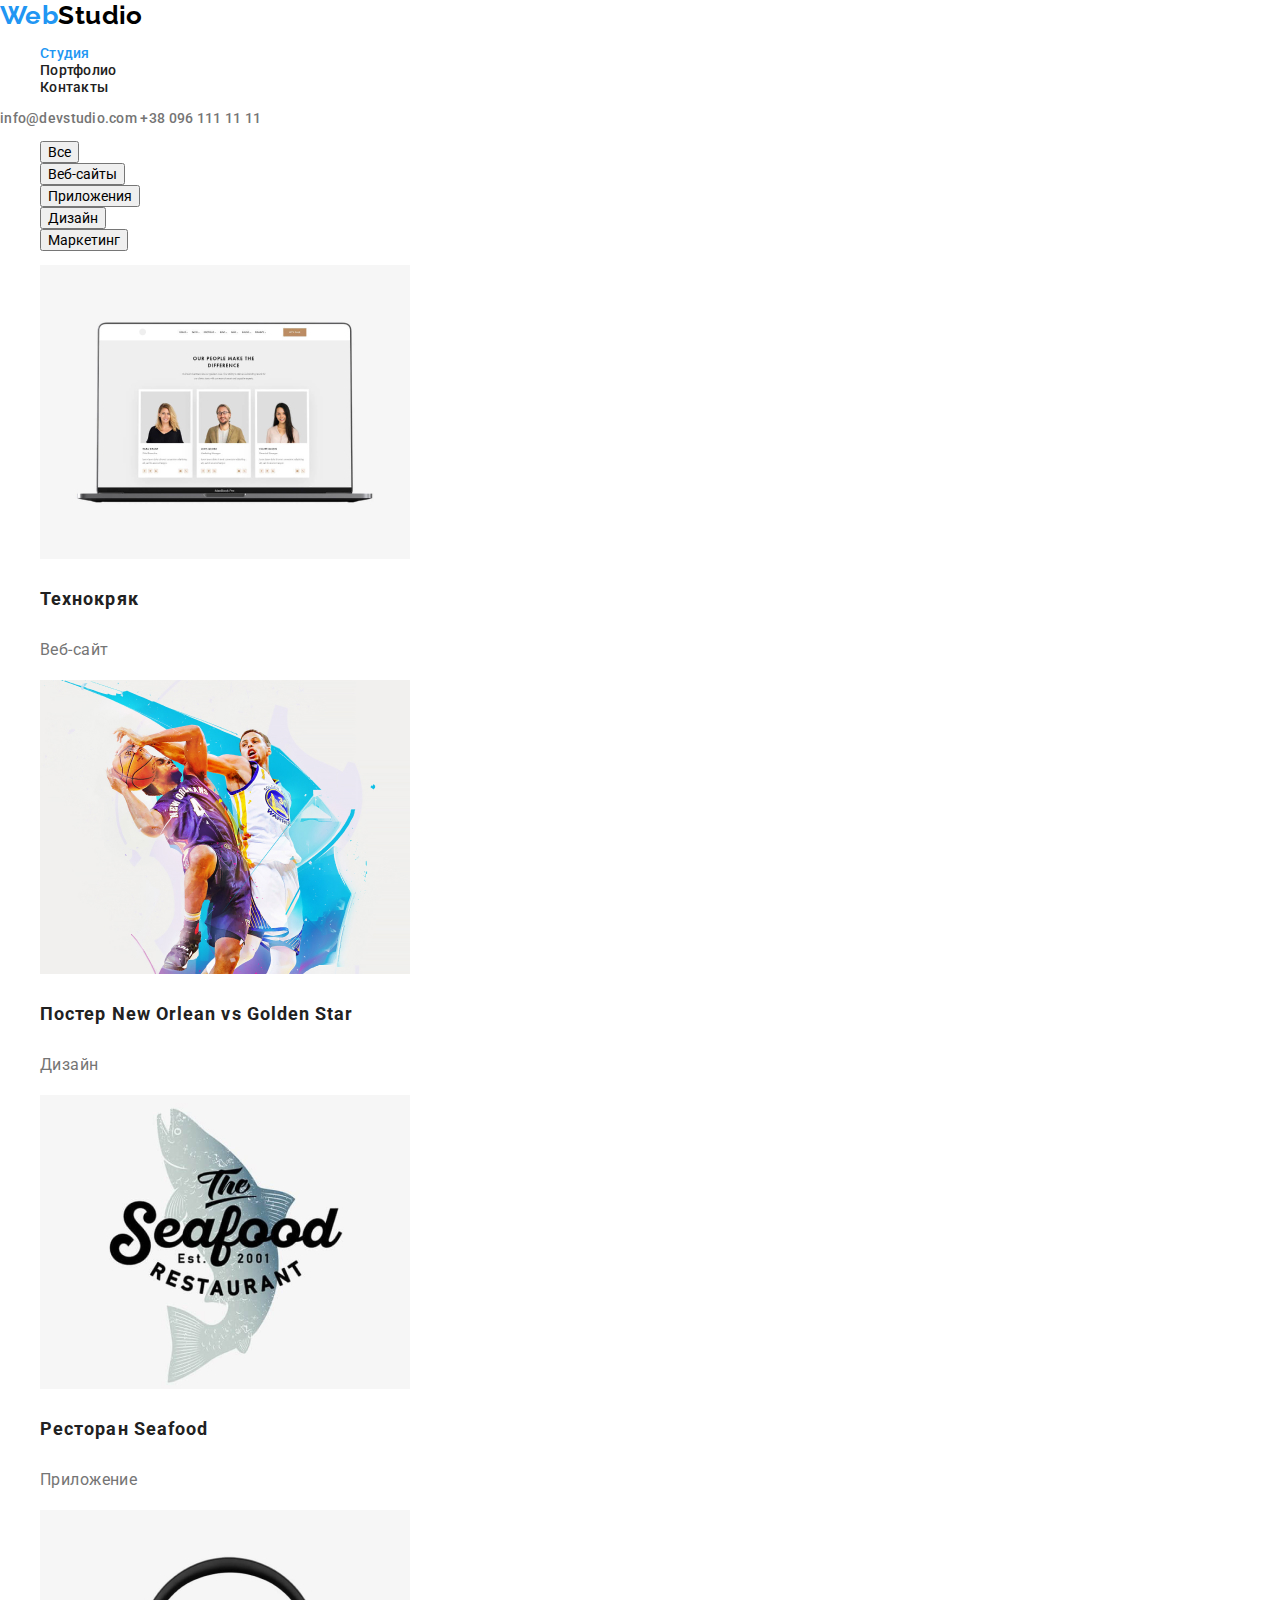
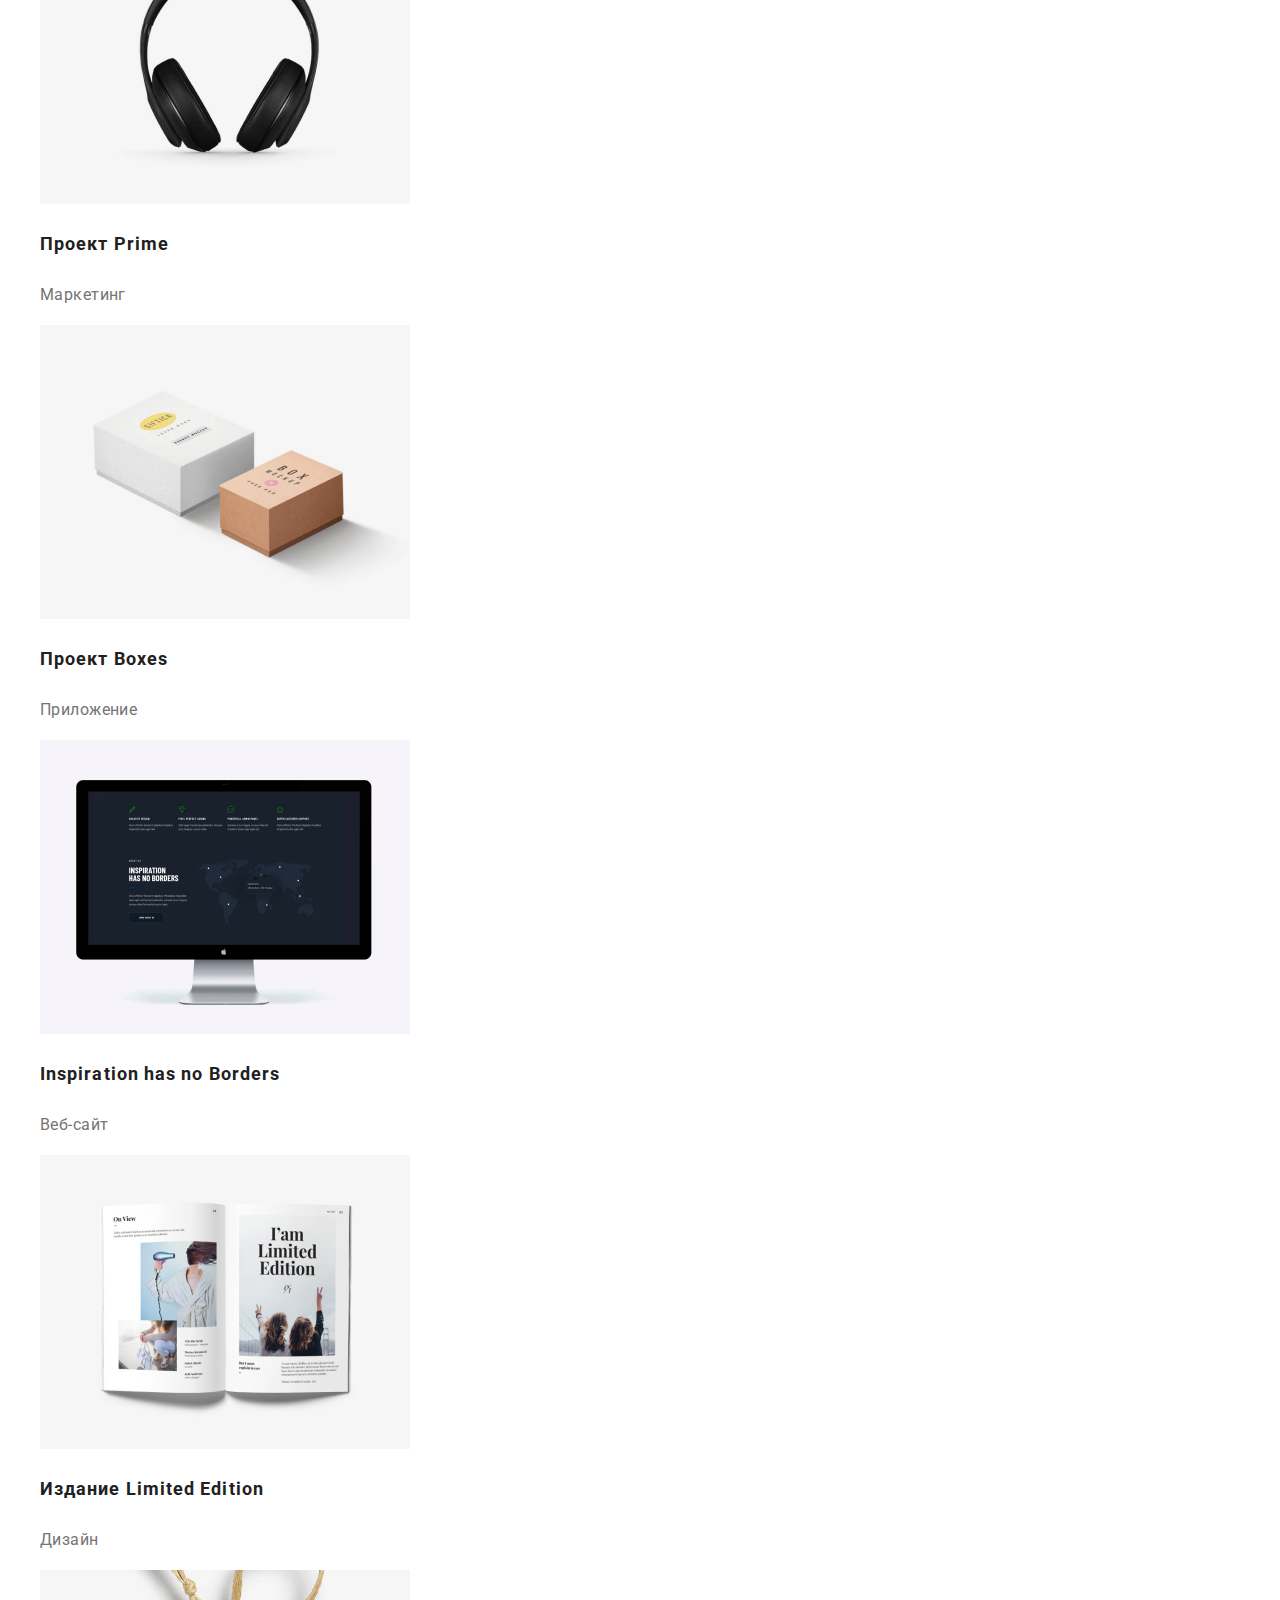
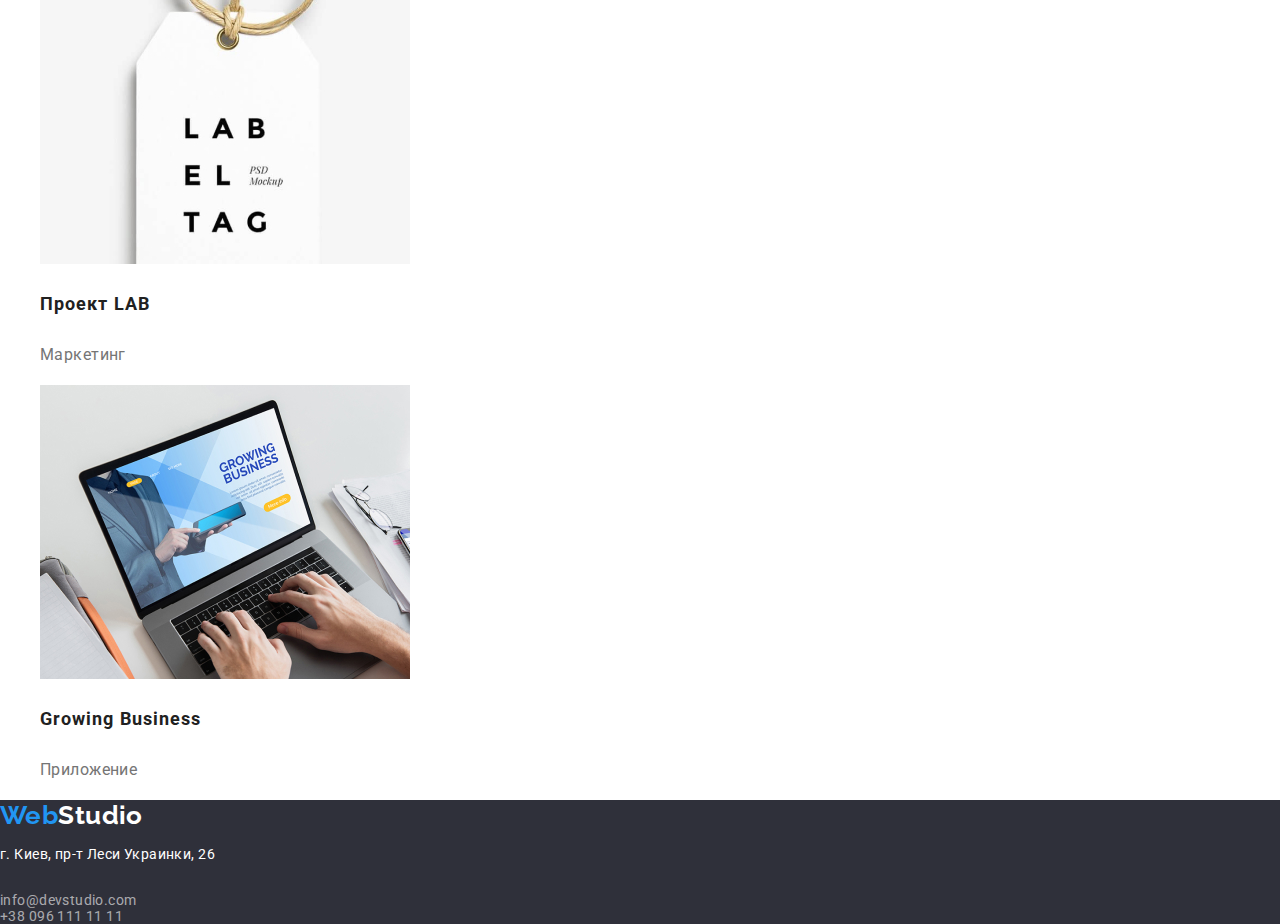
==== portfolio.html @ 8b305032 "adding normalize css" ====
<!DOCTYPE html>
<html lang="ru">
  <head>
    <meta charset="UTF-8" />
    <meta name="viewport" content="width=device-width, initial-scale=1.0" />
    <title>Portfolio</title>
    <link
      href="https://fonts.googleapis.com/css2?family=Raleway:wght@400;700&family=Roboto:wght@400;500;700;900&display=swap"
      rel="stylesheet"
    />
    <link
      rel="stylesheet"
      href="https://cdnjs.cloudflare.com/ajax/libs/modern-normalize/1.0.0/modern-normalize.min.css"
    />
    <link rel="stylesheet" href="./css/style.css" />
  </head>
  <body>
    <header>
      <nav>
        <a href="./index.html" class="logo"
          >Web<span class="logostudio">Studio</span></a
        >
        <ul class="site-nav list">
          <li><a href="./index.html" class="link current">Студия</a></li>
          <li><a href="./portfolio.html" class="link">Портфолио</a></li>
          <li><a href="" class="link">Контакты</a></li>
        </ul>
      </nav>
      <address class="header-address">
        <a href="mailto:info@devstudio.com" class="link">info@devstudio.com</a>
        <a href="tel:+380961111111" class="link">+38 096 111 11 11</a>
      </address>
    </header>
    <main>
      <section>
        <nav>
          <ul>
            <li>
              <button type="button">Все</button>
            </li>
            <li>
              <button type="button">Веб-сайты</button>
            </li>
            <li>
              <button type="button">Приложения</button>
            </li>
            <li>
              <button type="button">Дизайн</button>
            </li>
            <li>
              <button type="button">Маркетинг</button>
            </li>
          </ul>
        </nav>
        <ul>
          <li>
            <a href="" class="project-link">
              <img
                src="./images/technokryak.jpg"
                alt="страница вебсайта технокряк"
                width="370"
              />
              <h3 class="project-title">Технокряк</h3>
              <p class="project-type">Веб-сайт</p>
            </a>
          </li>
          <li>
            <a href="" class="project-link">
              <img
                src="./images/posterneworlean.jpg"
                alt="Постер Баскетбол"
                width="370"
              />
              <h3 class="project-title">Постер New Orlean vs Golden Star</h3>
              <p class="project-type">Дизайн</p>
            </a>
          </li>
          <li>
            <a href="" class="project-link">
              <img
                src="./images/restaurantseafood.jpg"
                alt="Лого ресторана Сифуд"
                width="370"
              />
              <h3 class="project-title">Ресторан Seafood</h3>
              <p class="project-type">Приложение</p>
            </a>
          </li>
          <li>
            <a href="" class="project-link">
              <img src="./images/projectprime.jpg" alt="Наушники" width="370" />
              <h3 class="project-title">Проект Prime</h3>
              <p class="project-type">Маркетинг</p>
            </a>
          </li>
          <li>
            <a href="" class="project-link">
              <img
                src="./images/projectboxes.jpg"
                alt="Две коробки"
                width="370"
              />
              <h3 class="project-title">Проект Boxes</h3>
              <p class="project-type">Приложение</p>
            </a>
          </li>
          <li>
            <a href="" class="project-link">
              <img
                src="./images/inspiration.jpg"
                alt="Страница веб-сайта"
                width="370"
              />
              <h3 class="project-title">Inspiration has no Borders</h3>
              <p class="project-type">Веб-сайт</p>
            </a>
          </li>
          <li>
            <a href="" class="project-link">
              <img
                src="./images/printinghouselimitededition.jpg"
                alt="Открытая книга"
                width="370"
              />
              <h3 class="project-title">Издание Limited Edition</h3>
              <p class="project-type">Дизайн</p>
            </a>
          </li>
          <li>
            <a href="" class="project-link">
              <img src="./images/projectlab.jpg" alt="Бирка Лаб" width="370" />
              <h3 class="project-title">Проект LAB</h3>
              <p p class="project-type">Маркетинг</p>
            </a>
          </li>
          <li>
            <a href="" class="project-link">
              <img
                src="./images/growingbusiness.jpg"
                alt="Фото сранички приложения"
                width="370"
              />
              <h3 class="project-title">Growing Business</h3>
              <p class="project-type">Приложение</p>
            </a>
          </li>
        </ul>
      </section>
    </main>
    <footer>
      <a href="./index.html" class="logo"
        >Web<span class="logostudio">Studio</span></a
      >
      <address class="footer-address">
        <p>г. Киев, пр-т Леси Украинки, 26</p>
        <br />
        <a href="mailto:info@devstudio.com" class="link">info@devstudio.com</a>
        <br />
        <a href="tel:+380961111111" class="link">+38 096 111 11 11</a>
      </address>
    </footer>
  </body>
</html>
---- css/style.css ----
:root {
    --primary-text-color: #757575;
    --footer-address-color: rgba(255, 255, 255, 0.6);
    --secondary-color: #212121;
    --accent-color:  #2196F3;
    --footer-address-color: rgba(255, 255, 255, 0.6);
    --bg-secondary-color: #2F303A; 
}
body {
    font-family: Roboto, sans-serif;
    font-style: normal;
    font-size: 14px;
    letter-spacing: 0.03em;
    color: var(--primary-text-color);
    background-color: #FFFFFF;
}

ul {
    list-style: none;
}

.logo{
    color: var(--accent-color);
    font-family: Raleway, sans-serif;
    font-weight: 700;
    font-size: 26px;
    line-height: 1.2;
    text-decoration: none;
}

.logostudio {
    color: #000000; 
}

footer .logostudio {
    color: #FFFFFF;
}


.site-nav .link {
    color: var(--secondary-color);
    font-weight: 500;
    line-height: 1.14;
    letter-spacing: 0.02em;
    text-decoration: none;
}

.site-nav .link:hover,
.site-nav .link:focus {
  color: var(--accent-color);
  text-decoration: none;
}

.site-nav .link.current {
    color: var(--accent-color);
}

.header-address .link { 
    color: var(--primary-text-color);
    font-weight: 500;
    line-height: 1.14;
    letter-spacing: 0.02em;
    font-style: normal;
    text-decoration: none;
}

.header-address .link:hover,
.header-address .link:focus {
  color: var(--accent-color);
  text-decoration: none;
}

.main-title {
    color: #FFFFFF;
    font-weight: 900;
    font-size: 44px;
    line-height: 1.36;
    text-align: center;
    letter-spacing: 0.06em;
    text-transform: uppercase;

}
.main-section {
    background-color: var(--bg-secondary-color);
}
.order-button {
    color: #FFFFFF;
    font-weight: 700;
    font-size: 16px;
    line-height: 1.88px;
    text-decoration: none;
    background: var(--accent-color);
}

.section-title {
font-weight: 700;
font-size: 36px;
line-height: 1.17;
text-align: center;
color: var(--secondary-color);
}

.advantage-title {
    color: var(--secondary-color);
    font-weight: 700;
    font-size: 14px;
    line-height: 1.14;
}

.advantage-title .text {
    font-size: 14px;
    line-height: 1.71px;
}

.footer-address .link {
    color: var(--footer-address-color);
    text-decoration: none;
}

.photo-name {
    font-weight: 500;
    font-size: 16px;
    line-height: 1.19;

    color: var(--secondary-color);
}

.position-title {
    font-size: 16px;
    line-height: 1.19;
}

.project-link{
    text-decoration: none;
}
.project-title {
    text-decoration: none;
    font-weight: 700;
    font-size: 18px;
    line-height: 2;
    letter-spacing: 0.06em;
    color: var(--secondary-color);
}

.project-type {
    font-size: 16px;
    line-height: 1.87;
    color: var(--primary-text-color);
}

footer {
    background-color: var(--bg-secondary-color);
    color: #FFFFFF;
    font-style: normal;
}

address {
    font-style: inherit;
}
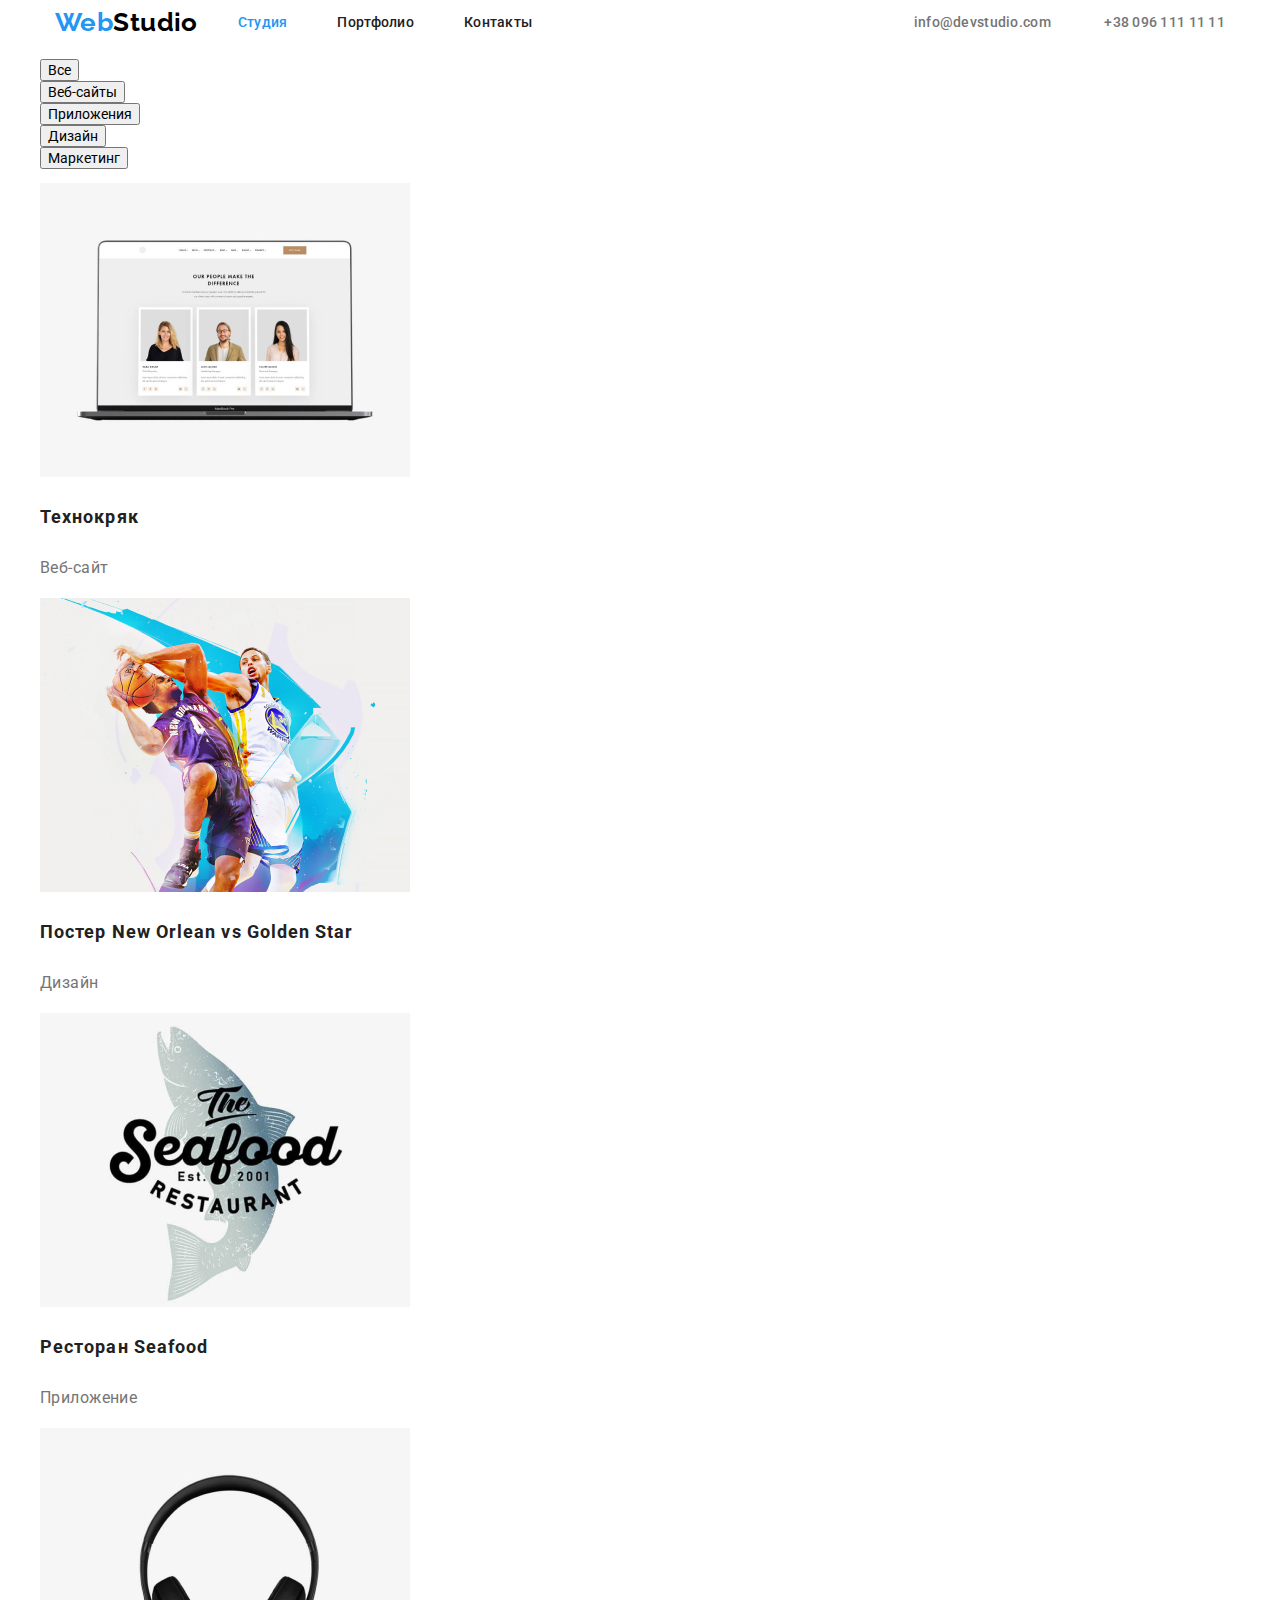
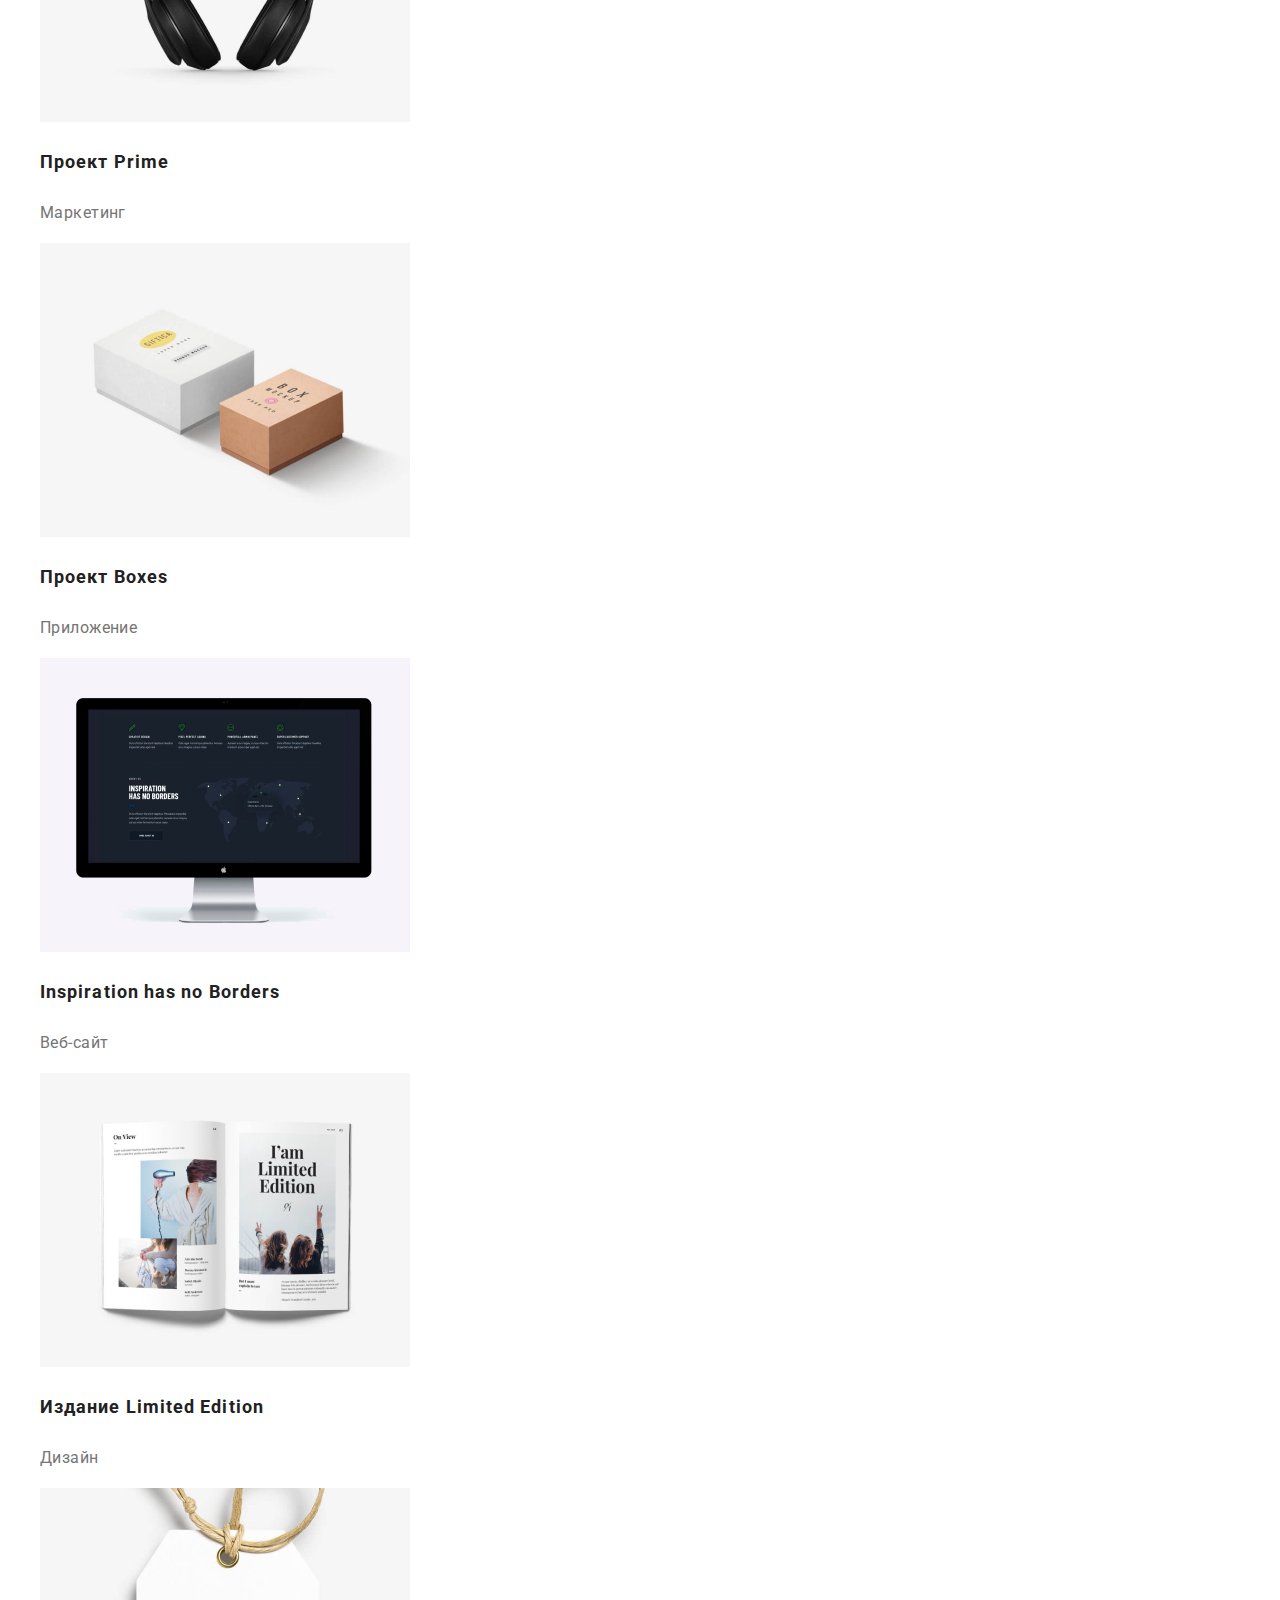
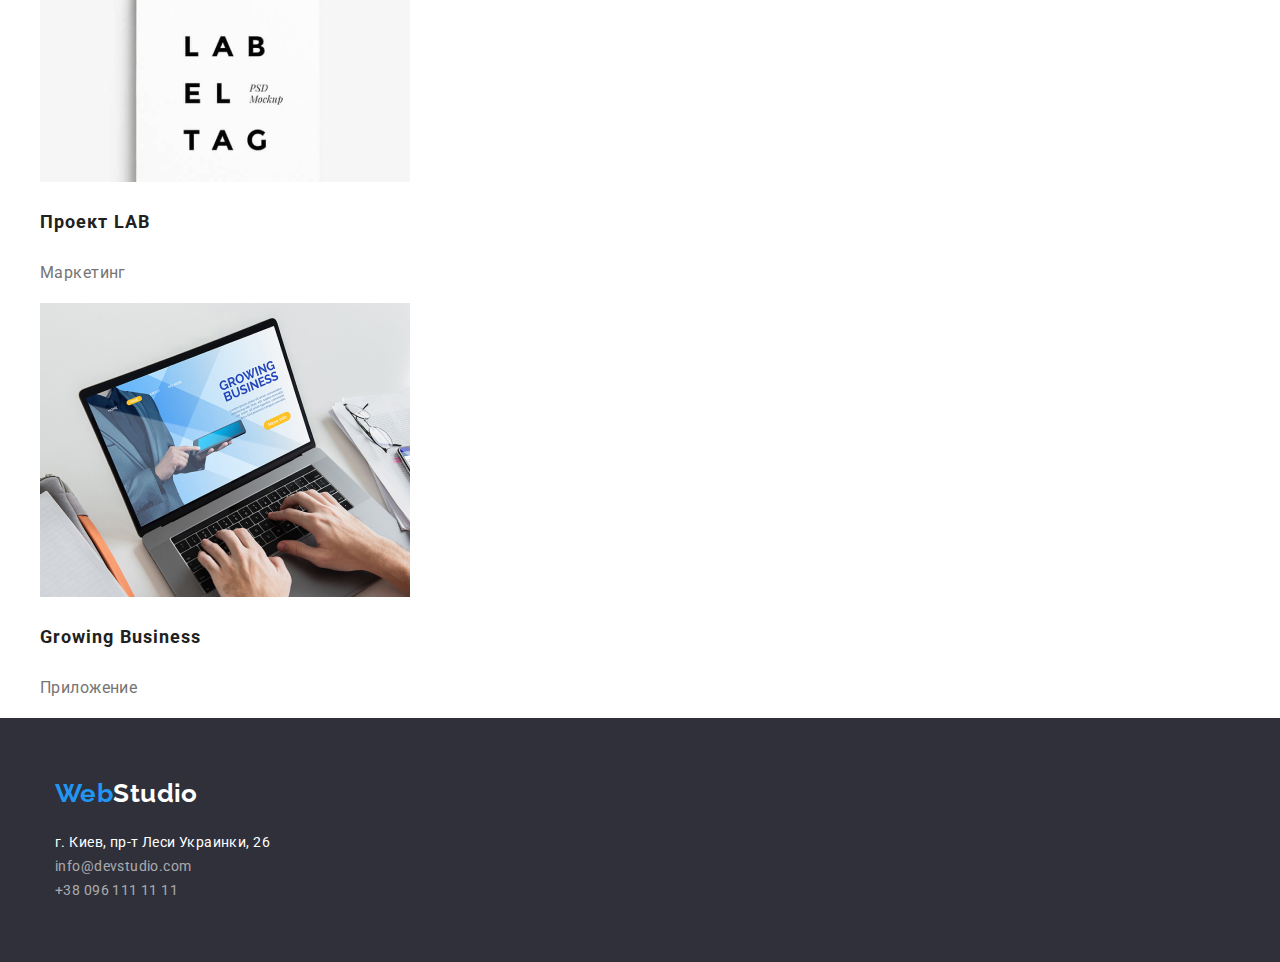
==== commit f7c7a207: "Adding changes to footer and header in portfolio" ====
--- a/portfolio.html
+++ b/portfolio.html
@@ -16,20 +16,28 @@
   </head>
   <body>
     <header>
-      <nav>
-        <a href="./index.html" class="logo"
-          >Web<span class="logostudio">Studio</span></a
-        >
-        <ul class="site-nav list">
-          <li><a href="./index.html" class="link current">Студия</a></li>
-          <li><a href="./portfolio.html" class="link">Портфолио</a></li>
-          <li><a href="" class="link">Контакты</a></li>
-        </ul>
-      </nav>
-      <address class="header-address">
-        <a href="mailto:info@devstudio.com" class="link">info@devstudio.com</a>
-        <a href="tel:+380961111111" class="link">+38 096 111 11 11</a>
-      </address>
+      <div class="container main-nav">
+        <nav>
+          <a href="./index.html" class="logo"
+            >Web<span class="logostudio">Studio</span></a
+          >
+          <ul class="site-nav list">
+            <li class="item">
+              <a href="./index.html" class="link current">Студия</a>
+            </li>
+            <li class="item">
+              <a href="./portfolio.html" class="link">Портфолио</a>
+            </li>
+            <li class="item"><a href="" class="link">Контакты</a></li>
+          </ul>
+        </nav>
+        <address class="header-address">
+          <a href="mailto:info@devstudio.com" class="link"
+            >info@devstudio.com</a
+          >
+          <a href="tel:+380961111111" class="link">+38 096 111 11 11</a>
+        </address>
+      </div>
     </header>
     <main>
       <section>
@@ -148,16 +156,19 @@
       </section>
     </main>
     <footer>
-      <a href="./index.html" class="logo"
-        >Web<span class="logostudio">Studio</span></a
-      >
-      <address class="footer-address">
-        <p>г. Киев, пр-т Леси Украинки, 26</p>
-        <br />
-        <a href="mailto:info@devstudio.com" class="link">info@devstudio.com</a>
-        <br />
-        <a href="tel:+380961111111" class="link">+38 096 111 11 11</a>
-      </address>
+      <div class="container">
+        <a href="./index.html" class="logo"
+          >Web<span class="logostudio">Studio</span></a
+        >
+        <address class="footer-address">
+          <p>г. Киев, пр-т Леси Украинки, 26</p>
+          <a href="mailto:info@devstudio.com" class="link"
+            >info@devstudio.com</a
+          >
+          <br />
+          <a href="tel:+380961111111" class="link">+38 096 111 11 11</a>
+        </address>
+      </div>
     </footer>
   </body>
 </html>
--- a/css/style.css
+++ b/css/style.css
@@ -1,48 +1,82 @@
 :root {
-    --primary-text-color: #757575;
-    --footer-address-color: rgba(255, 255, 255, 0.6);
-    --secondary-color: #212121;
-    --accent-color:  #2196F3;
-    --footer-address-color: rgba(255, 255, 255, 0.6);
-    --bg-secondary-color: #2F303A; 
+  --primary-text-color: #757575;
+  --footer-address-color: rgba(255, 255, 255, 0.6);
+  --secondary-color: #212121;
+  --accent-color: #2196f3;
+  --footer-address-color: rgba(255, 255, 255, 0.6);
+  --bg-secondary-color: #2f303a;
 }
 body {
-    font-family: Roboto, sans-serif;
-    font-style: normal;
-    font-size: 14px;
-    letter-spacing: 0.03em;
-    color: var(--primary-text-color);
-    background-color: #FFFFFF;
+  font-family: Roboto, sans-serif;
+  font-style: normal;
+  font-size: 14px;
+  letter-spacing: 0.03em;
+  color: var(--primary-text-color);
+  background-color: #ffffff;
 }
 
 ul {
-    list-style: none;
-}
-
-.logo{
-    color: var(--accent-color);
-    font-family: Raleway, sans-serif;
-    font-weight: 700;
-    font-size: 26px;
-    line-height: 1.2;
-    text-decoration: none;
+  list-style: none;
+}
+
+.container {
+  width: 1200px;
+  padding-left: 15px;
+  padding-right: 15px;
+  margin: 0 auto;
+}
+
+.main-nav {
+  display: flex;
+  align-items: center;
+}
+
+.main-nav > nav {
+  display: flex;
+  align-items: center;
+}
+
+.site-nav {
+  display: flex;
+}
+
+.site-nav .item:not(:last-child) {
+  margin-right: 50px;
+}
+
+.header-address a:not(:last-child) {
+  margin-right: 50px;
+}
+
+.header-address {
+  margin-left: auto;
+}
+
+/* Logo */
+.logo {
+  display: block;
+  color: var(--accent-color);
+  font-family: Raleway, sans-serif;
+  font-weight: 700;
+  font-size: 26px;
+  line-height: 1.2;
+  text-decoration: none;
 }
 
 .logostudio {
-    color: #000000; 
+  color: #000000;
 }
 
 footer .logostudio {
-    color: #FFFFFF;
-}
-
+  color: #ffffff;
+}
 
 .site-nav .link {
-    color: var(--secondary-color);
-    font-weight: 500;
-    line-height: 1.14;
-    letter-spacing: 0.02em;
-    text-decoration: none;
+  color: var(--secondary-color);
+  font-weight: 500;
+  line-height: 1.14;
+  letter-spacing: 0.02em;
+  text-decoration: none;
 }
 
 .site-nav .link:hover,
@@ -52,16 +86,16 @@
 }
 
 .site-nav .link.current {
-    color: var(--accent-color);
-}
-
-.header-address .link { 
-    color: var(--primary-text-color);
-    font-weight: 500;
-    line-height: 1.14;
-    letter-spacing: 0.02em;
-    font-style: normal;
-    text-decoration: none;
+  color: var(--accent-color);
+}
+
+.header-address .link {
+  color: var(--primary-text-color);
+  font-weight: 500;
+  line-height: 1.14;
+  letter-spacing: 0.02em;
+  font-style: normal;
+  text-decoration: none;
 }
 
 .header-address .link:hover,
@@ -71,89 +105,167 @@
 }
 
 .main-title {
-    color: #FFFFFF;
-    font-weight: 900;
-    font-size: 44px;
-    line-height: 1.36;
-    text-align: center;
-    letter-spacing: 0.06em;
-    text-transform: uppercase;
-
+  margin-top: 0;
+  margin-bottom: 30px;
+
+  color: #ffffff;
+  font-weight: 900;
+  font-size: 44px;
+  line-height: 1.36;
+  text-align: center;
+  letter-spacing: 0.06em;
+  text-transform: uppercase;
 }
 .main-section {
-    background-color: var(--bg-secondary-color);
+  background-color: var(--bg-secondary-color);
+  text-align: center;
 }
 .order-button {
-    color: #FFFFFF;
-    font-weight: 700;
-    font-size: 16px;
-    line-height: 1.88px;
-    text-decoration: none;
-    background: var(--accent-color);
+  display: inline-block;
+  text-align: center;
+  padding: 20px 32px;
+  border: 1px solid var(--accent-color);
+  border-radius: 4px;
+
+  color: #ffffff;
+  font-weight: 700;
+  font-size: 16px;
+  line-height: 1.88px;
+  text-decoration: none;
+  background: var(--accent-color);
 }
 
 .section-title {
-font-weight: 700;
-font-size: 36px;
-line-height: 1.17;
-text-align: center;
-color: var(--secondary-color);
+  margin-top: 0;
+  margin-bottom: 50px;
+  font-weight: 700;
+  font-size: 36px;
+  line-height: 1.17;
+  text-align: center;
+  color: var(--secondary-color);
+}
+
+.advantages {
+  display: flex;
+  padding: 0;
+}
+
+.advantage-item {
+  width: calc((100% - 90px) / 4);
+  margin-right: 30px;
+  margin-top: 94px;
+  margin-bottom: 94px;
+  min-height: 101;
+}
+
+.advantage-item:nth-child(4n) {
+  margin-right: 0;
+}
+
+.advantage-item .text {
+  display: inline;
+  flex-wrap: wrap;
+  margin-top: 0;
+  font-size: 14px;
+  line-height: 1.71px;
 }
 
 .advantage-title {
-    color: var(--secondary-color);
-    font-weight: 700;
-    font-size: 14px;
-    line-height: 1.14;
-}
-
-.advantage-title .text {
-    font-size: 14px;
-    line-height: 1.71px;
+  margin-top: 0;
+  margin-bottom: 10px;
+
+  color: var(--secondary-color);
+  font-weight: 700;
+  font-size: 14px;
+  line-height: 1.14;
+}
+
+.activities {
+  display: flex;
+  margin-top: 0;
+  margin-bottom: 94px;
+  padding: 0;
+}
+
+.activity-item {
+  width: calc((100% - 60px) / 3);
+  margin-right: 30px;
+}
+
+.activity-item:nth-child(3n) {
+  margin-right: 0;
+}
+
+.container.team {
+  padding-top: 94px;
+}
+.team-members {
+  display: flex;
+  margin-top: 0;
+  margin-bottom: 94px;
+  padding: 0;
+}
+
+.team-member {
+  width: calc((100% - 90px) / 4);
+  margin-right: 30px;
+}
+
+.team-member:nth-child(4n) {
+  margin-right: 0;
+}
+
+.photo-name {
+  font-weight: 500;
+  font-size: 16px;
+  line-height: 1.19;
+  text-align: center;
+  color: var(--secondary-color);
+}
+
+.position-title {
+  font-size: 16px;
+  line-height: 1.19;
+  text-align: center;
+}
+
+.project-link {
+  text-decoration: none;
+}
+.project-title {
+  text-decoration: none;
+  font-weight: 700;
+  font-size: 18px;
+  line-height: 2;
+  letter-spacing: 0.06em;
+  color: var(--secondary-color);
+}
+
+.project-type {
+  font-size: 16px;
+  line-height: 1.87;
+  color: var(--primary-text-color);
+}
+
+footer {
+  display: flex;
+  flex-direction: column;
+  padding-top: 60px;
+  padding-bottom: 60px;
+  background-color: var(--bg-secondary-color);
+  color: #ffffff;
+  font-style: normal;
 }
 
 .footer-address .link {
-    color: var(--footer-address-color);
-    text-decoration: none;
-}
-
-.photo-name {
-    font-weight: 500;
-    font-size: 16px;
-    line-height: 1.19;
-
-    color: var(--secondary-color);
-}
-
-.position-title {
-    font-size: 16px;
-    line-height: 1.19;
-}
-
-.project-link{
-    text-decoration: none;
-}
-.project-title {
-    text-decoration: none;
-    font-weight: 700;
-    font-size: 18px;
-    line-height: 2;
-    letter-spacing: 0.06em;
-    color: var(--secondary-color);
-}
-
-.project-type {
-    font-size: 16px;
-    line-height: 1.87;
-    color: var(--primary-text-color);
-}
-
-footer {
-    background-color: var(--bg-secondary-color);
-    color: #FFFFFF;
-    font-style: normal;
-}
-
+  color: var(--footer-address-color);
+  text-decoration: none;
+}
+.footer-address p {
+  margin-top: 20px;
+  margin-bottom: 0;
+}
 address {
-    font-style: inherit;
-}+  font-style: inherit;
+  line-height: 24px;
+}
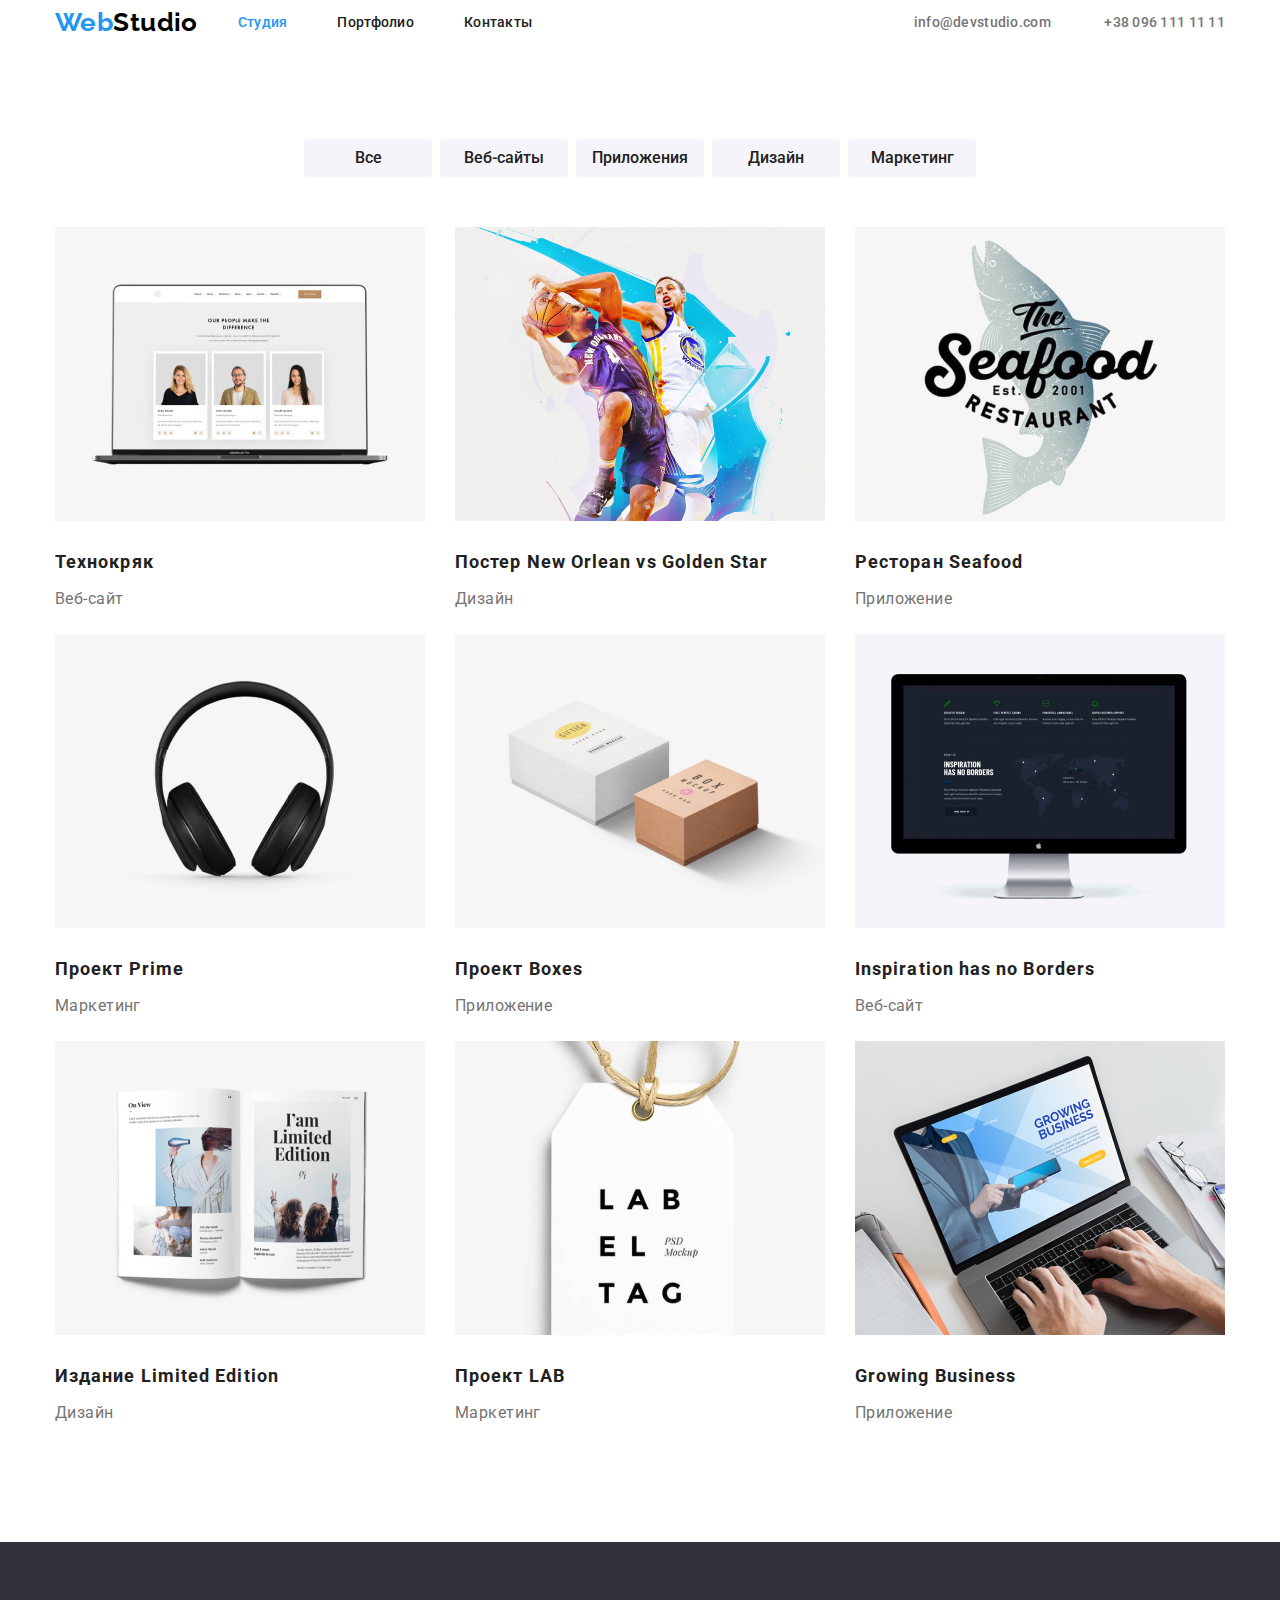
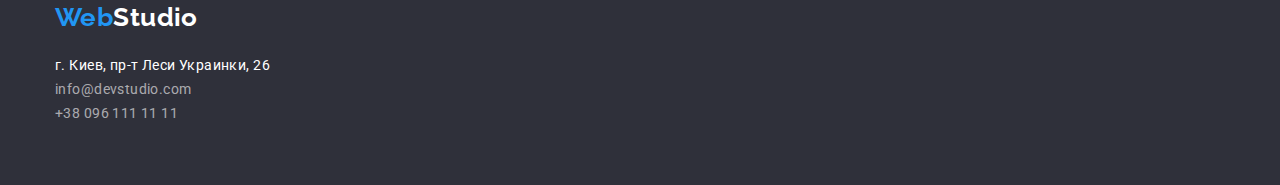
==== commit 844a6d13: "adding styles to portfolio" ====
--- a/portfolio.html
+++ b/portfolio.html
@@ -41,118 +41,128 @@
     </header>
     <main>
       <section>
-        <nav>
-          <ul>
-            <li>
-              <button type="button">Все</button>
+        <div class="container">
+          <nav>
+            <ul class="portfolio-buttons">
+              <li class="portfolio-button">
+                <button type="button">Все</button>
+              </li>
+              <li class="portfolio-button">
+                <button type="button">Веб-сайты</button>
+              </li>
+              <li class="portfolio-button">
+                <button type="button">Приложения</button>
+              </li>
+              <li class="portfolio-button">
+                <button type="button">Дизайн</button>
+              </li>
+              <li class="portfolio-button">
+                <button type="button">Маркетинг</button>
+              </li>
+            </ul>
+          </nav>
+          <ul class="projects">
+            <li class="project">
+              <a href="" class="project-link">
+                <img
+                  src="./images/technokryak.jpg"
+                  alt="страница вебсайта технокряк"
+                  width="370"
+                />
+                <h3 class="project-title">Технокряк</h3>
+                <p class="project-type">Веб-сайт</p>
+              </a>
             </li>
-            <li>
-              <button type="button">Веб-сайты</button>
+            <li class="project">
+              <a href="" class="project-link">
+                <img
+                  src="./images/posterneworlean.jpg"
+                  alt="Постер Баскетбол"
+                  width="370"
+                />
+                <h3 class="project-title">Постер New Orlean vs Golden Star</h3>
+                <p class="project-type">Дизайн</p>
+              </a>
             </li>
-            <li>
-              <button type="button">Приложения</button>
+            <li class="project">
+              <a href="" class="project-link">
+                <img
+                  src="./images/restaurantseafood.jpg"
+                  alt="Лого ресторана Сифуд"
+                  width="370"
+                />
+                <h3 class="project-title">Ресторан Seafood</h3>
+                <p class="project-type">Приложение</p>
+              </a>
             </li>
-            <li>
-              <button type="button">Дизайн</button>
+            <li class="project">
+              <a href="" class="project-link">
+                <img
+                  src="./images/projectprime.jpg"
+                  alt="Наушники"
+                  width="370"
+                />
+                <h3 class="project-title">Проект Prime</h3>
+                <p class="project-type">Маркетинг</p>
+              </a>
             </li>
-            <li>
-              <button type="button">Маркетинг</button>
+            <li class="project">
+              <a href="" class="project-link">
+                <img
+                  src="./images/projectboxes.jpg"
+                  alt="Две коробки"
+                  width="370"
+                />
+                <h3 class="project-title">Проект Boxes</h3>
+                <p class="project-type">Приложение</p>
+              </a>
+            </li>
+            <li class="project">
+              <a href="" class="project-link">
+                <img
+                  src="./images/inspiration.jpg"
+                  alt="Страница веб-сайта"
+                  width="370"
+                />
+                <h3 class="project-title">Inspiration has no Borders</h3>
+                <p class="project-type">Веб-сайт</p>
+              </a>
+            </li>
+            <li class="project">
+              <a href="" class="project-link">
+                <img
+                  src="./images/printinghouselimitededition.jpg"
+                  alt="Открытая книга"
+                  width="370"
+                />
+                <h3 class="project-title">Издание Limited Edition</h3>
+                <p class="project-type">Дизайн</p>
+              </a>
+            </li>
+            <li class="project">
+              <a href="" class="project-link">
+                <img
+                  src="./images/projectlab.jpg"
+                  alt="Бирка Лаб"
+                  width="370"
+                />
+                <h3 class="project-title">Проект LAB</h3>
+                <p p class="project-type">Маркетинг</p>
+              </a>
+            </li>
+            <li class="project">
+              <a href="" class="project-link">
+                <img
+                  src="./images/growingbusiness.jpg"
+                  alt="Фото сранички приложения"
+                  width="370"
+                />
+                <h3 class="project-title">Growing Business</h3>
+                <p class="project-type">Приложение</p>
+              </a>
             </li>
           </ul>
-        </nav>
-        <ul>
-          <li>
-            <a href="" class="project-link">
-              <img
-                src="./images/technokryak.jpg"
-                alt="страница вебсайта технокряк"
-                width="370"
-              />
-              <h3 class="project-title">Технокряк</h3>
-              <p class="project-type">Веб-сайт</p>
-            </a>
-          </li>
-          <li>
-            <a href="" class="project-link">
-              <img
-                src="./images/posterneworlean.jpg"
-                alt="Постер Баскетбол"
-                width="370"
-              />
-              <h3 class="project-title">Постер New Orlean vs Golden Star</h3>
-              <p class="project-type">Дизайн</p>
-            </a>
-          </li>
-          <li>
-            <a href="" class="project-link">
-              <img
-                src="./images/restaurantseafood.jpg"
-                alt="Лого ресторана Сифуд"
-                width="370"
-              />
-              <h3 class="project-title">Ресторан Seafood</h3>
-              <p class="project-type">Приложение</p>
-            </a>
-          </li>
-          <li>
-            <a href="" class="project-link">
-              <img src="./images/projectprime.jpg" alt="Наушники" width="370" />
-              <h3 class="project-title">Проект Prime</h3>
-              <p class="project-type">Маркетинг</p>
-            </a>
-          </li>
-          <li>
-            <a href="" class="project-link">
-              <img
-                src="./images/projectboxes.jpg"
-                alt="Две коробки"
-                width="370"
-              />
-              <h3 class="project-title">Проект Boxes</h3>
-              <p class="project-type">Приложение</p>
-            </a>
-          </li>
-          <li>
-            <a href="" class="project-link">
-              <img
-                src="./images/inspiration.jpg"
-                alt="Страница веб-сайта"
-                width="370"
-              />
-              <h3 class="project-title">Inspiration has no Borders</h3>
-              <p class="project-type">Веб-сайт</p>
-            </a>
-          </li>
-          <li>
-            <a href="" class="project-link">
-              <img
-                src="./images/printinghouselimitededition.jpg"
-                alt="Открытая книга"
-                width="370"
-              />
-              <h3 class="project-title">Издание Limited Edition</h3>
-              <p class="project-type">Дизайн</p>
-            </a>
-          </li>
-          <li>
-            <a href="" class="project-link">
-              <img src="./images/projectlab.jpg" alt="Бирка Лаб" width="370" />
-              <h3 class="project-title">Проект LAB</h3>
-              <p p class="project-type">Маркетинг</p>
-            </a>
-          </li>
-          <li>
-            <a href="" class="project-link">
-              <img
-                src="./images/growingbusiness.jpg"
-                alt="Фото сранички приложения"
-                width="370"
-              />
-              <h3 class="project-title">Growing Business</h3>
-              <p class="project-type">Приложение</p>
-            </a>
-          </li>
-        </ul>
+        </div>
       </section>
     </main>
     <footer>
--- a/css/style.css
+++ b/css/style.css
@@ -229,6 +229,57 @@
   text-align: center;
 }
 
+/* Portfolio */
+
+.portfolio-buttons {
+  display: flex;
+  padding-left: 0;
+  justify-content: center;
+  margin-top: 94px;
+  margin-bottom: 50px;
+}
+
+.portfolio-button:not(:last-child) {
+  margin-right: 8px;
+}
+
+.portfolio-button button {
+  width: 128px;
+  height: 38px;
+  left: 576px;
+  top: 174px;
+  border: 1px solid #f5f4fa;
+  background: #f5f4fa;
+  border-radius: 4px;
+  color: var(--secondary-color);
+  font-weight: 500;
+  font-size: 16px;
+  line-height: 1.63;
+}
+
+.portfolio-button button:hover,
+.portfolio-button button:focus {
+  color: #ffffff;
+  background-color: var(--accent-color);
+  border: 1px solid var(--accent-color);
+}
+
+.projects {
+  display: flex;
+  flex-wrap: wrap;
+  padding: 0;
+  margin-bottom: 94px;
+}
+
+.project {
+  width: calc((100% - 60px) / 3);
+  margin-right: 30px;
+}
+
+.project:nth-child(3n) {
+  margin-right: 0;
+}
+
 .project-link {
   text-decoration: none;
 }
@@ -239,12 +290,16 @@
   line-height: 2;
   letter-spacing: 0.06em;
   color: var(--secondary-color);
+  margin-top: 20px;
+  margin-bottom: 4px;
 }
 
 .project-type {
   font-size: 16px;
   line-height: 1.87;
   color: var(--primary-text-color);
+  margin-top: 0;
+  margin-bottom: 20px;
 }
 
 footer {
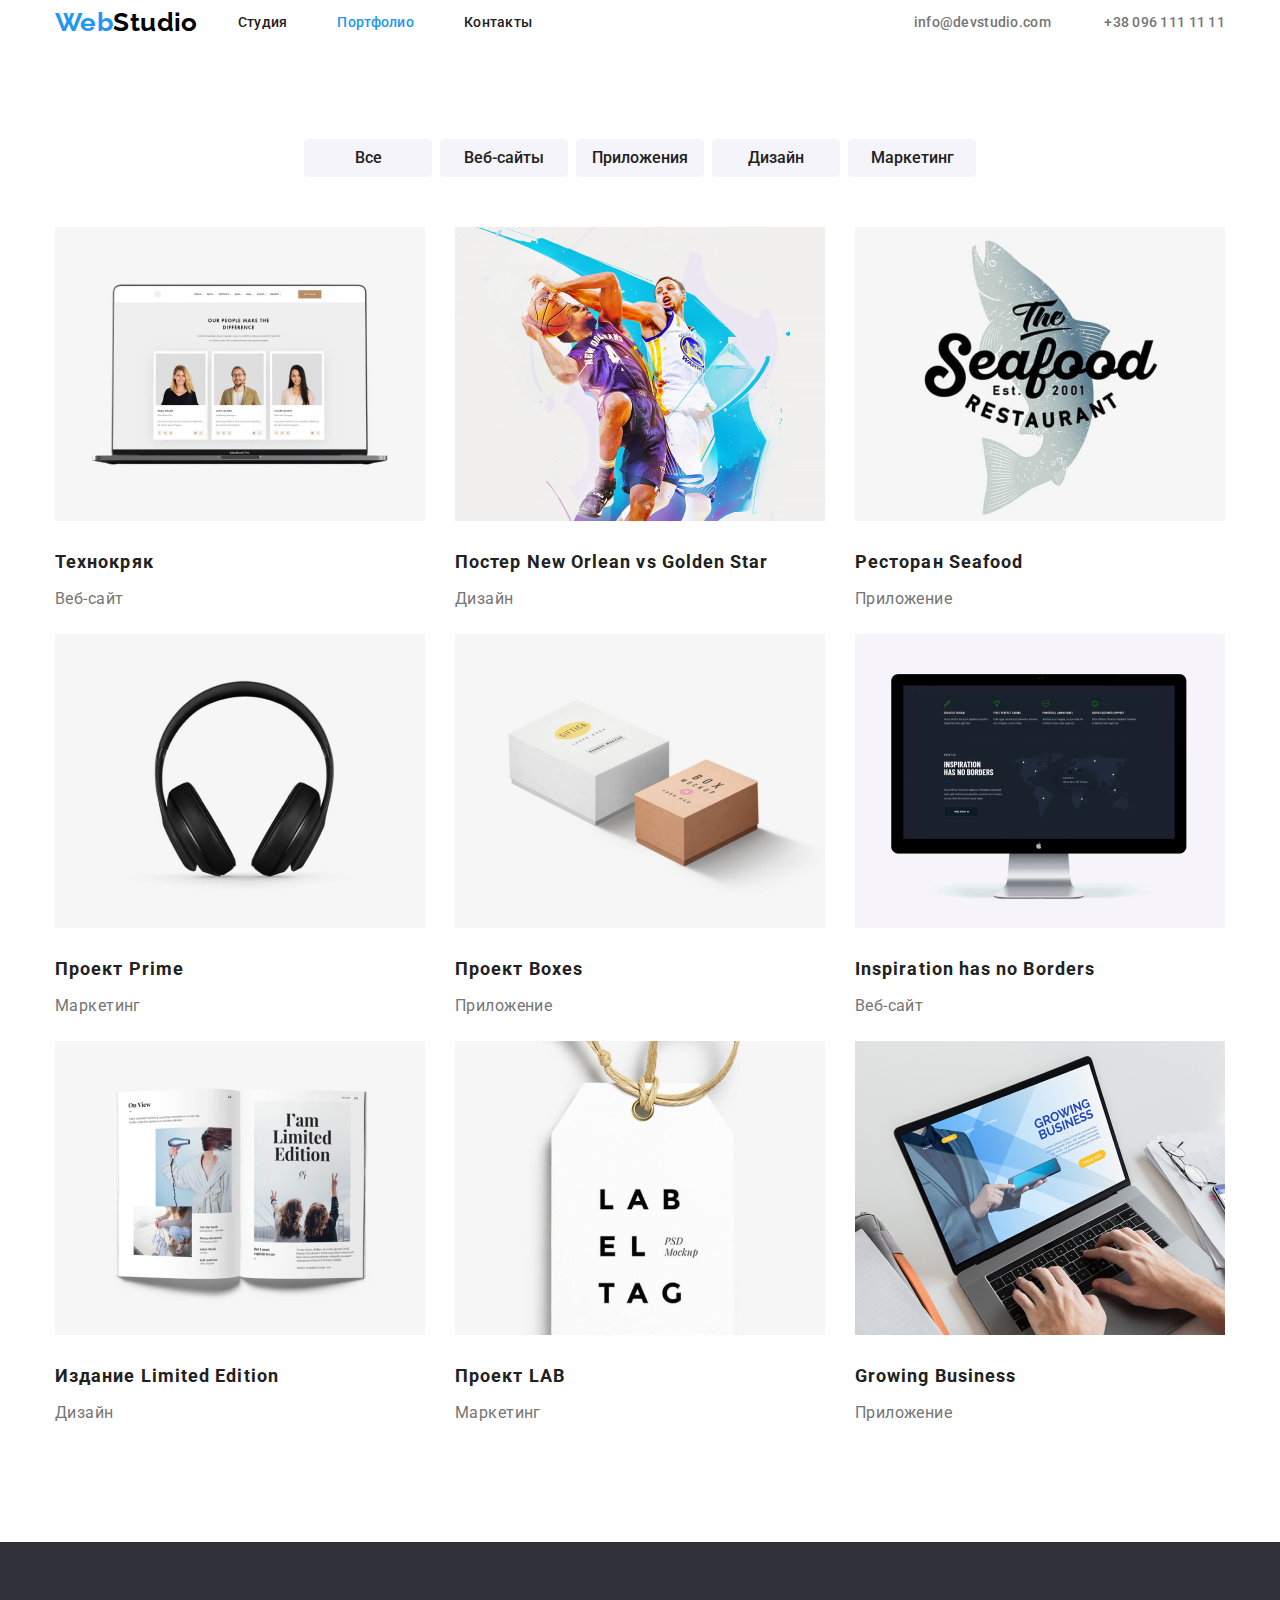
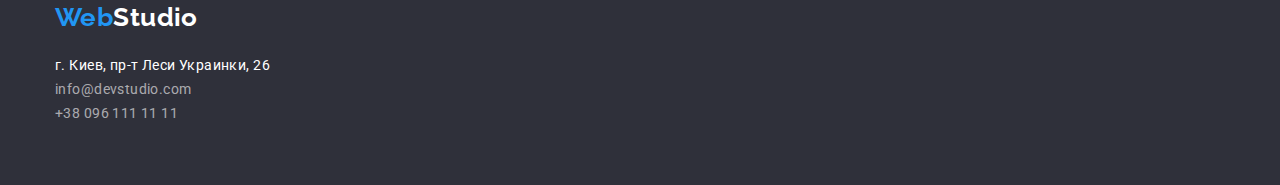
==== commit e0f25e24: "Changing current link in portfolio" ====
--- a/portfolio.html
+++ b/portfolio.html
@@ -23,10 +23,10 @@
           >
           <ul class="site-nav list">
             <li class="item">
-              <a href="./index.html" class="link current">Студия</a>
+              <a href="./index.html" class="link">Студия</a>
             </li>
             <li class="item">
-              <a href="./portfolio.html" class="link">Портфолио</a>
+              <a href="./portfolio.html" class="link current">Портфолио</a>
             </li>
             <li class="item"><a href="" class="link">Контакты</a></li>
           </ul>
--- a/css/style.css
+++ b/css/style.css
@@ -196,19 +196,24 @@
   margin-right: 0;
 }
 
-.container.team {
+.section-team {
+  background-color: #f5f4fa;
   padding-top: 94px;
-}
+  padding-bottom: 94px;
+}
+
 .team-members {
   display: flex;
   margin-top: 0;
-  margin-bottom: 94px;
+  margin-bottom: 0px;
   padding: 0;
 }
 
 .team-member {
   width: calc((100% - 90px) / 4);
   margin-right: 30px;
+
+  background-color: #ffffff;
 }
 
 .team-member:nth-child(4n) {
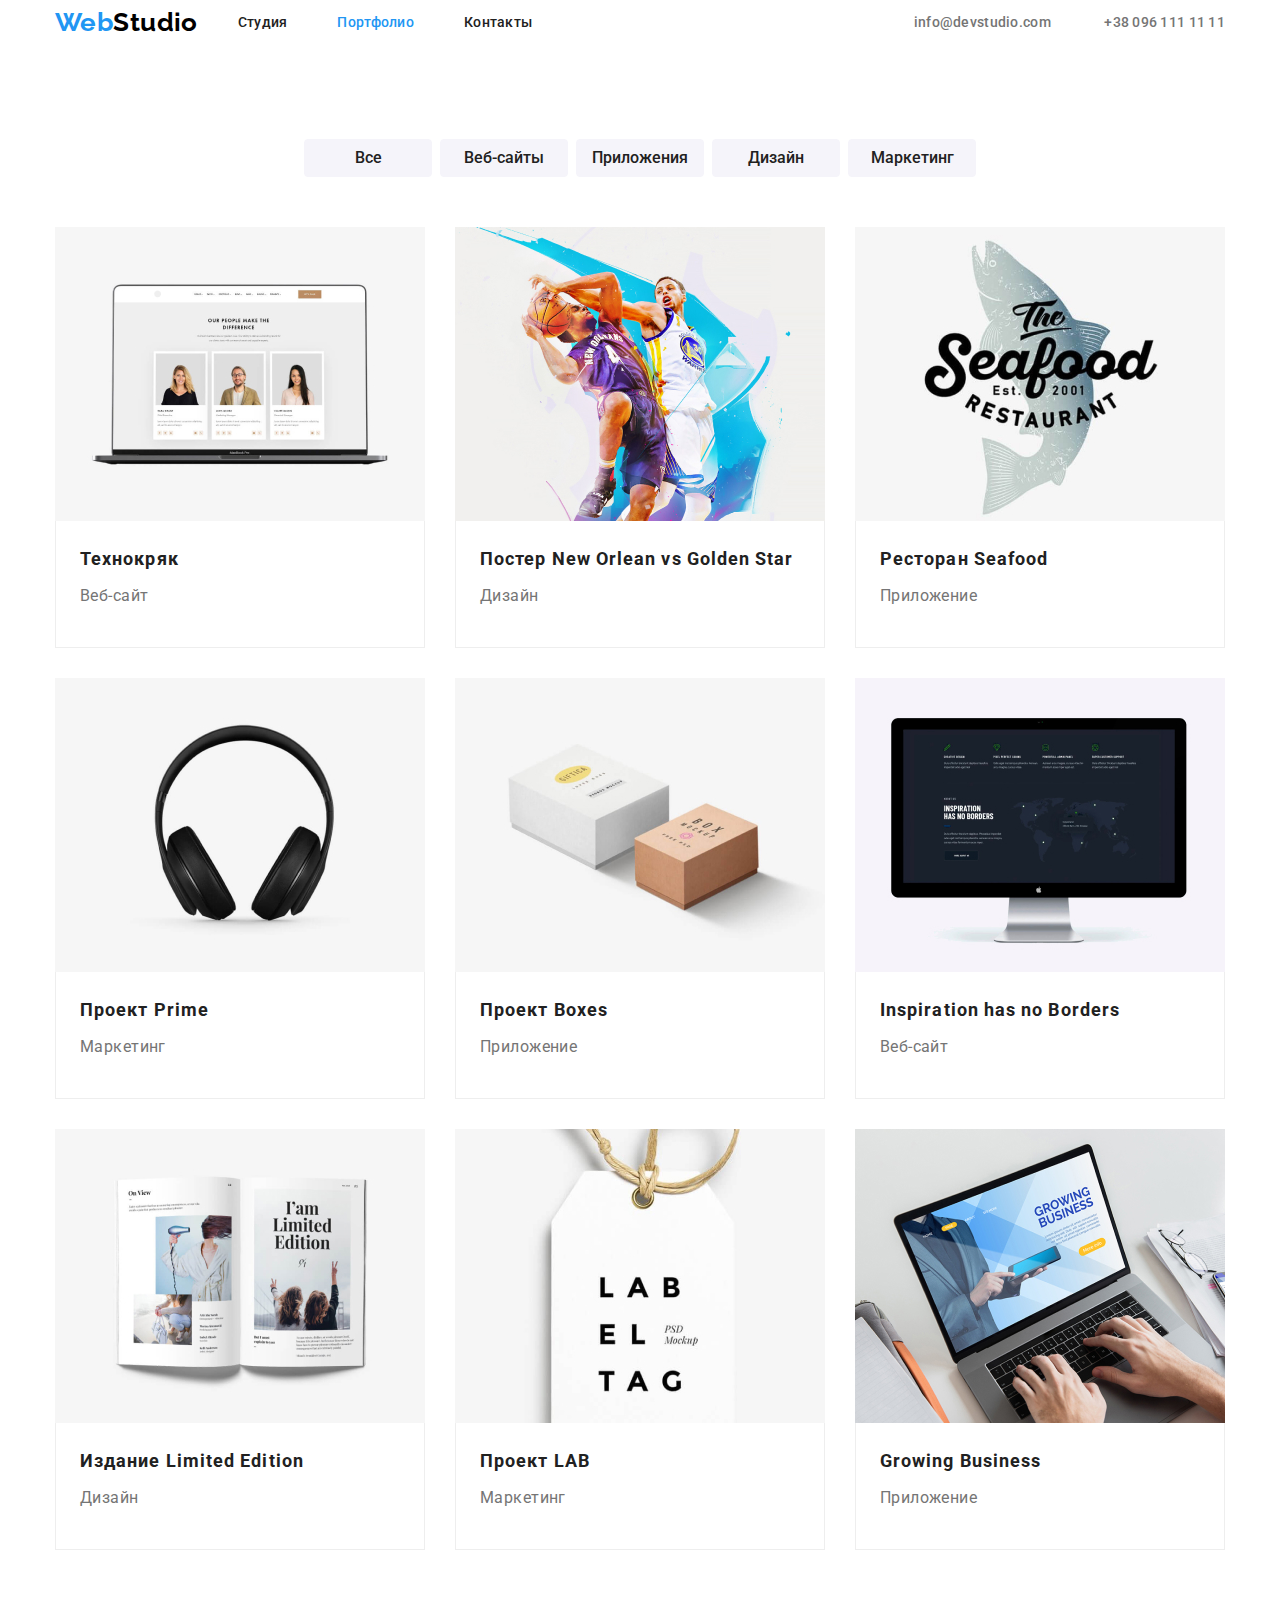
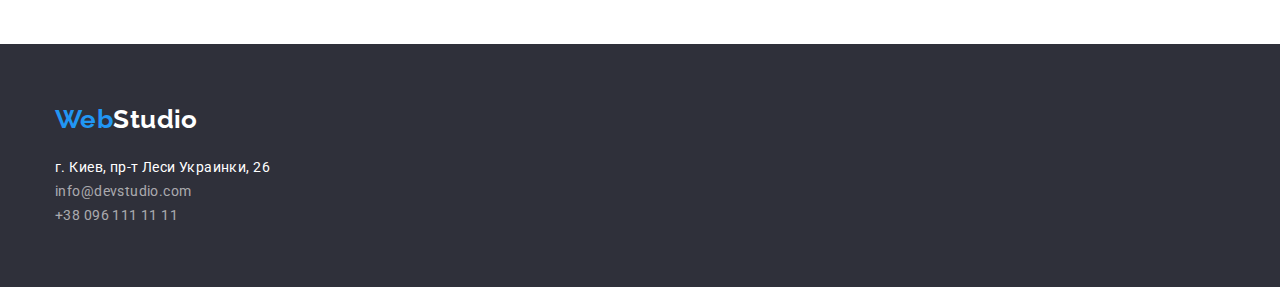
==== commit 651542ce: "Adding frames in portfolio" ====
--- a/portfolio.html
+++ b/portfolio.html
@@ -40,7 +40,7 @@
       </div>
     </header>
     <main>
-      <section>
+      <section class="portfolio-mainsection">
         <div class="container">
           <nav>
             <ul class="portfolio-buttons">
@@ -69,8 +69,10 @@
                   alt="страница вебсайта технокряк"
                   width="370"
                 />
-                <h3 class="project-title">Технокряк</h3>
-                <p class="project-type">Веб-сайт</p>
+                <div class="project-description">
+                  <h3 class="project-title">Технокряк</h3>
+                  <p class="project-type">Веб-сайт</p>
+                </div>
               </a>
             </li>
             <li class="project">
@@ -80,8 +82,12 @@
                   alt="Постер Баскетбол"
                   width="370"
                 />
-                <h3 class="project-title">Постер New Orlean vs Golden Star</h3>
-                <p class="project-type">Дизайн</p>
+                <div class="project-description">
+                  <h3 class="project-title">
+                    Постер New Orlean vs Golden Star
+                  </h3>
+                  <p class="project-type">Дизайн</p>
+                </div>
               </a>
             </li>
             <li class="project">
@@ -91,8 +97,10 @@
                   alt="Лого ресторана Сифуд"
                   width="370"
                 />
-                <h3 class="project-title">Ресторан Seafood</h3>
-                <p class="project-type">Приложение</p>
+                <div class="project-description">
+                  <h3 class="project-title">Ресторан Seafood</h3>
+                  <p class="project-type">Приложение</p>
+                </div>
               </a>
             </li>
             <li class="project">
@@ -102,8 +110,10 @@
                   alt="Наушники"
                   width="370"
                 />
-                <h3 class="project-title">Проект Prime</h3>
-                <p class="project-type">Маркетинг</p>
+                <div class="project-description">
+                  <h3 class="project-title">Проект Prime</h3>
+                  <p class="project-type">Маркетинг</p>
+                </div>
               </a>
             </li>
             <li class="project">
@@ -113,8 +123,10 @@
                   alt="Две коробки"
                   width="370"
                 />
-                <h3 class="project-title">Проект Boxes</h3>
-                <p class="project-type">Приложение</p>
+                <div class="project-description">
+                  <h3 class="project-title">Проект Boxes</h3>
+                  <p class="project-type">Приложение</p>
+                </div>
               </a>
             </li>
             <li class="project">
@@ -124,8 +136,10 @@
                   alt="Страница веб-сайта"
                   width="370"
                 />
-                <h3 class="project-title">Inspiration has no Borders</h3>
-                <p class="project-type">Веб-сайт</p>
+                <div class="project-description">
+                  <h3 class="project-title">Inspiration has no Borders</h3>
+                  <p class="project-type">Веб-сайт</p>
+                </div>
               </a>
             </li>
             <li class="project">
@@ -135,8 +149,10 @@
                   alt="Открытая книга"
                   width="370"
                 />
-                <h3 class="project-title">Издание Limited Edition</h3>
-                <p class="project-type">Дизайн</p>
+                <div class="project-description">
+                  <h3 class="project-title">Издание Limited Edition</h3>
+                  <p class="project-type">Дизайн</p>
+                </div>
               </a>
             </li>
             <li class="project">
@@ -146,8 +162,10 @@
                   alt="Бирка Лаб"
                   width="370"
                 />
-                <h3 class="project-title">Проект LAB</h3>
-                <p p class="project-type">Маркетинг</p>
+                <div class="project-description">
+                  <h3 class="project-title">Проект LAB</h3>
+                  <p p class="project-type">Маркетинг</p>
+                </div>
               </a>
             </li>
             <li class="project">
@@ -157,8 +175,10 @@
                   alt="Фото сранички приложения"
                   width="370"
                 />
-                <h3 class="project-title">Growing Business</h3>
-                <p class="project-type">Приложение</p>
+                <div class="project-description">
+                  <h3 class="project-title">Growing Business</h3>
+                  <p class="project-type">Приложение</p>
+                </div>
               </a>
             </li>
           </ul>
--- a/css/style.css
+++ b/css/style.css
@@ -145,6 +145,10 @@
   color: var(--secondary-color);
 }
 
+.advantages-section {
+  padding-top: 94px;
+  padding-bottom: 94px;
+}
 .advantages {
   display: flex;
   padding: 0;
@@ -153,8 +157,6 @@
 .advantage-item {
   width: calc((100% - 90px) / 4);
   margin-right: 30px;
-  margin-top: 94px;
-  margin-bottom: 94px;
   min-height: 101;
 }
 
@@ -183,10 +185,13 @@
 .activities {
   display: flex;
   margin-top: 0;
-  margin-bottom: 94px;
+  margin-bottom: 0;
   padding: 0;
 }
 
+.activities-section {
+  padding-bottom: 94px;
+}
 .activity-item {
   width: calc((100% - 60px) / 3);
   margin-right: 30px;
@@ -236,11 +241,16 @@
 
 /* Portfolio */
 
+.portfolio-mainsection {
+  padding-top: 94px;
+  padding-bottom: 94px;
+}
+
 .portfolio-buttons {
   display: flex;
   padding-left: 0;
   justify-content: center;
-  margin-top: 94px;
+  margin-top: 0;
   margin-bottom: 50px;
 }
 
@@ -273,20 +283,36 @@
   display: flex;
   flex-wrap: wrap;
   padding: 0;
-  margin-bottom: 94px;
+  margin: 0;
 }
 
 .project {
   width: calc((100% - 60px) / 3);
   margin-right: 30px;
+  margin-bottom: 30px;
 }
 
 .project:nth-child(3n) {
   margin-right: 0;
 }
 
+.project:nth-last-child(-n + 3) {
+  margin-bottom: 0;
+}
+
+.project-description {
+  border-left: 1px solid #eeeeee;
+  border-right: 1px solid #eeeeee;
+  border-bottom: 1px solid #eeeeee;
+  padding: 20px 24px;
+}
+
 .project-link {
   text-decoration: none;
+  display: block;
+}
+.project-link > img {
+  display: block;
 }
 .project-title {
   text-decoration: none;
@@ -295,7 +321,7 @@
   line-height: 2;
   letter-spacing: 0.06em;
   color: var(--secondary-color);
-  margin-top: 20px;
+  margin-top: 0;
   margin-bottom: 4px;
 }
 
@@ -304,7 +330,6 @@
   line-height: 1.87;
   color: var(--primary-text-color);
   margin-top: 0;
-  margin-bottom: 20px;
 }
 
 footer {
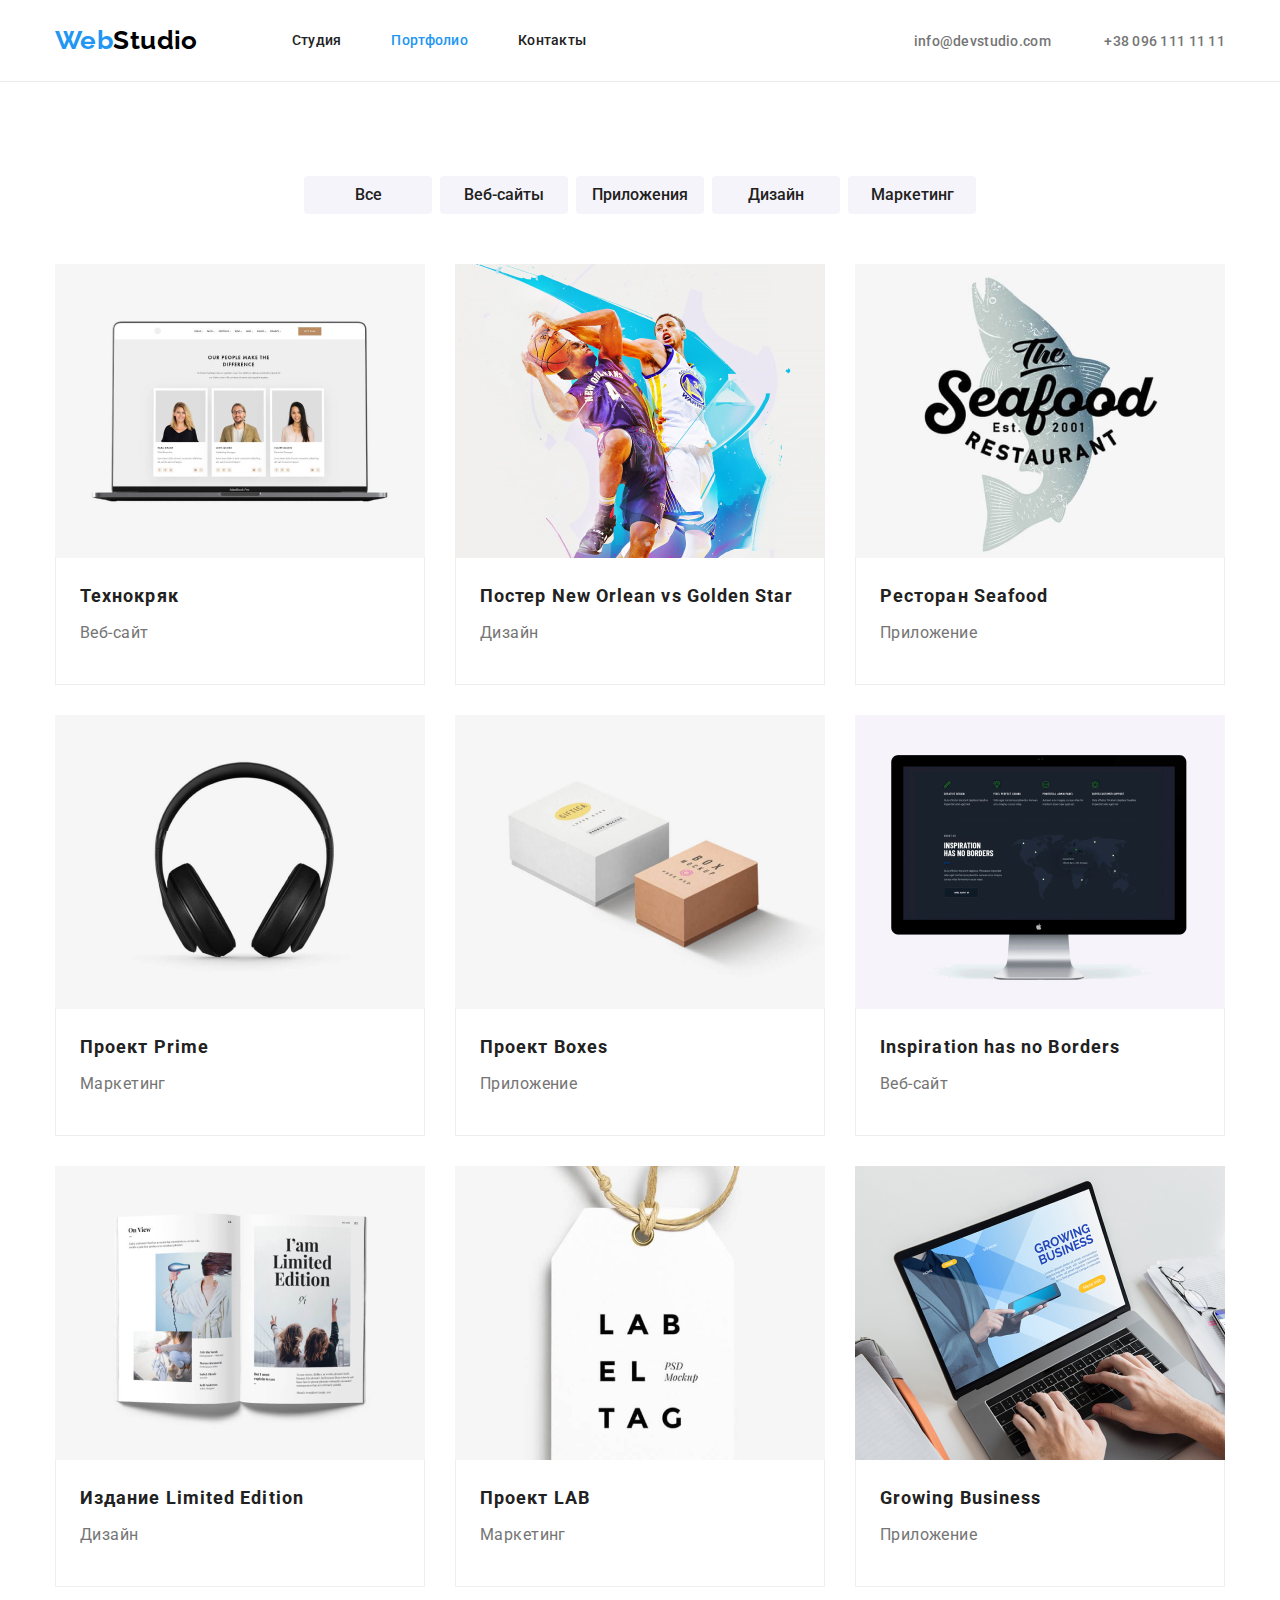
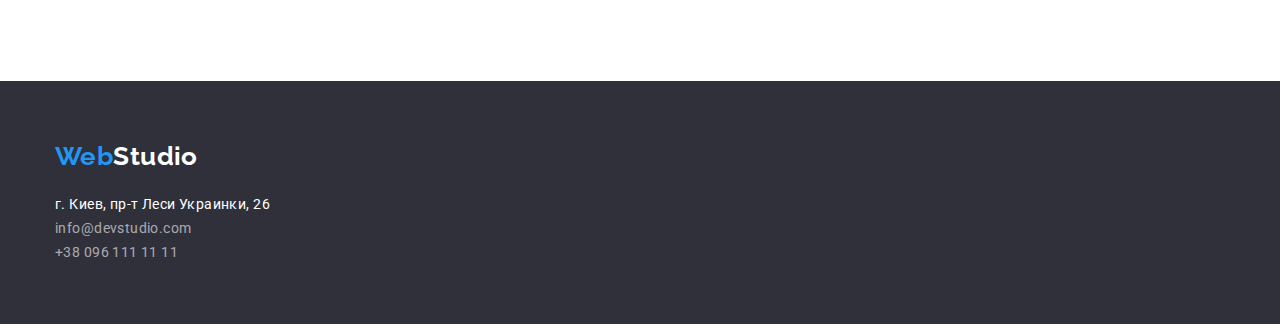
==== commit 21211348: "Fixing mistakes" ====
--- a/portfolio.html
+++ b/portfolio.html
@@ -42,25 +42,23 @@
     <main>
       <section class="portfolio-mainsection">
         <div class="container">
-          <nav>
-            <ul class="portfolio-buttons">
-              <li class="portfolio-button">
-                <button type="button">Все</button>
-              </li>
-              <li class="portfolio-button">
-                <button type="button">Веб-сайты</button>
-              </li>
-              <li class="portfolio-button">
-                <button type="button">Приложения</button>
-              </li>
-              <li class="portfolio-button">
-                <button type="button">Дизайн</button>
-              </li>
-              <li class="portfolio-button">
-                <button type="button">Маркетинг</button>
-              </li>
-            </ul>
-          </nav>
+          <ul class="portfolio-buttons">
+            <li class="portfolio-button">
+              <button type="button">Все</button>
+            </li>
+            <li class="portfolio-button">
+              <button type="button">Веб-сайты</button>
+            </li>
+            <li class="portfolio-button">
+              <button type="button">Приложения</button>
+            </li>
+            <li class="portfolio-button">
+              <button type="button">Дизайн</button>
+            </li>
+            <li class="portfolio-button">
+              <button type="button">Маркетинг</button>
+            </li>
+          </ul>
           <ul class="projects">
             <li class="project">
               <a href="" class="project-link">
--- a/css/style.css
+++ b/css/style.css
@@ -26,9 +26,16 @@
   margin: 0 auto;
 }
 
+.container.main-nav {
+  display: flex;
+  align-items: center;
+}
+
 .main-nav {
   display: flex;
   align-items: center;
+  padding-top: 25px;
+  padding-bottom: 25px;
 }
 
 .main-nav > nav {
@@ -38,6 +45,10 @@
 
 .site-nav {
   display: flex;
+  margin-top: 0;
+  margin-bottom: 0;
+  padding-left: 0;
+  margin-left: 94px;
 }
 
 .site-nav .item:not(:last-child) {
@@ -119,6 +130,8 @@
 .main-section {
   background-color: var(--bg-secondary-color);
   text-align: center;
+  padding-top: 200px;
+  padding-bottom: 200px;
 }
 .order-button {
   display: inline-block;
@@ -169,7 +182,7 @@
   flex-wrap: wrap;
   margin-top: 0;
   font-size: 14px;
-  line-height: 1.71px;
+  line-height: 1.71;
 }
 
 .advantage-title {
@@ -244,6 +257,7 @@
 .portfolio-mainsection {
   padding-top: 94px;
   padding-bottom: 94px;
+  border-top: 1px solid #ececec;
 }
 
 .portfolio-buttons {
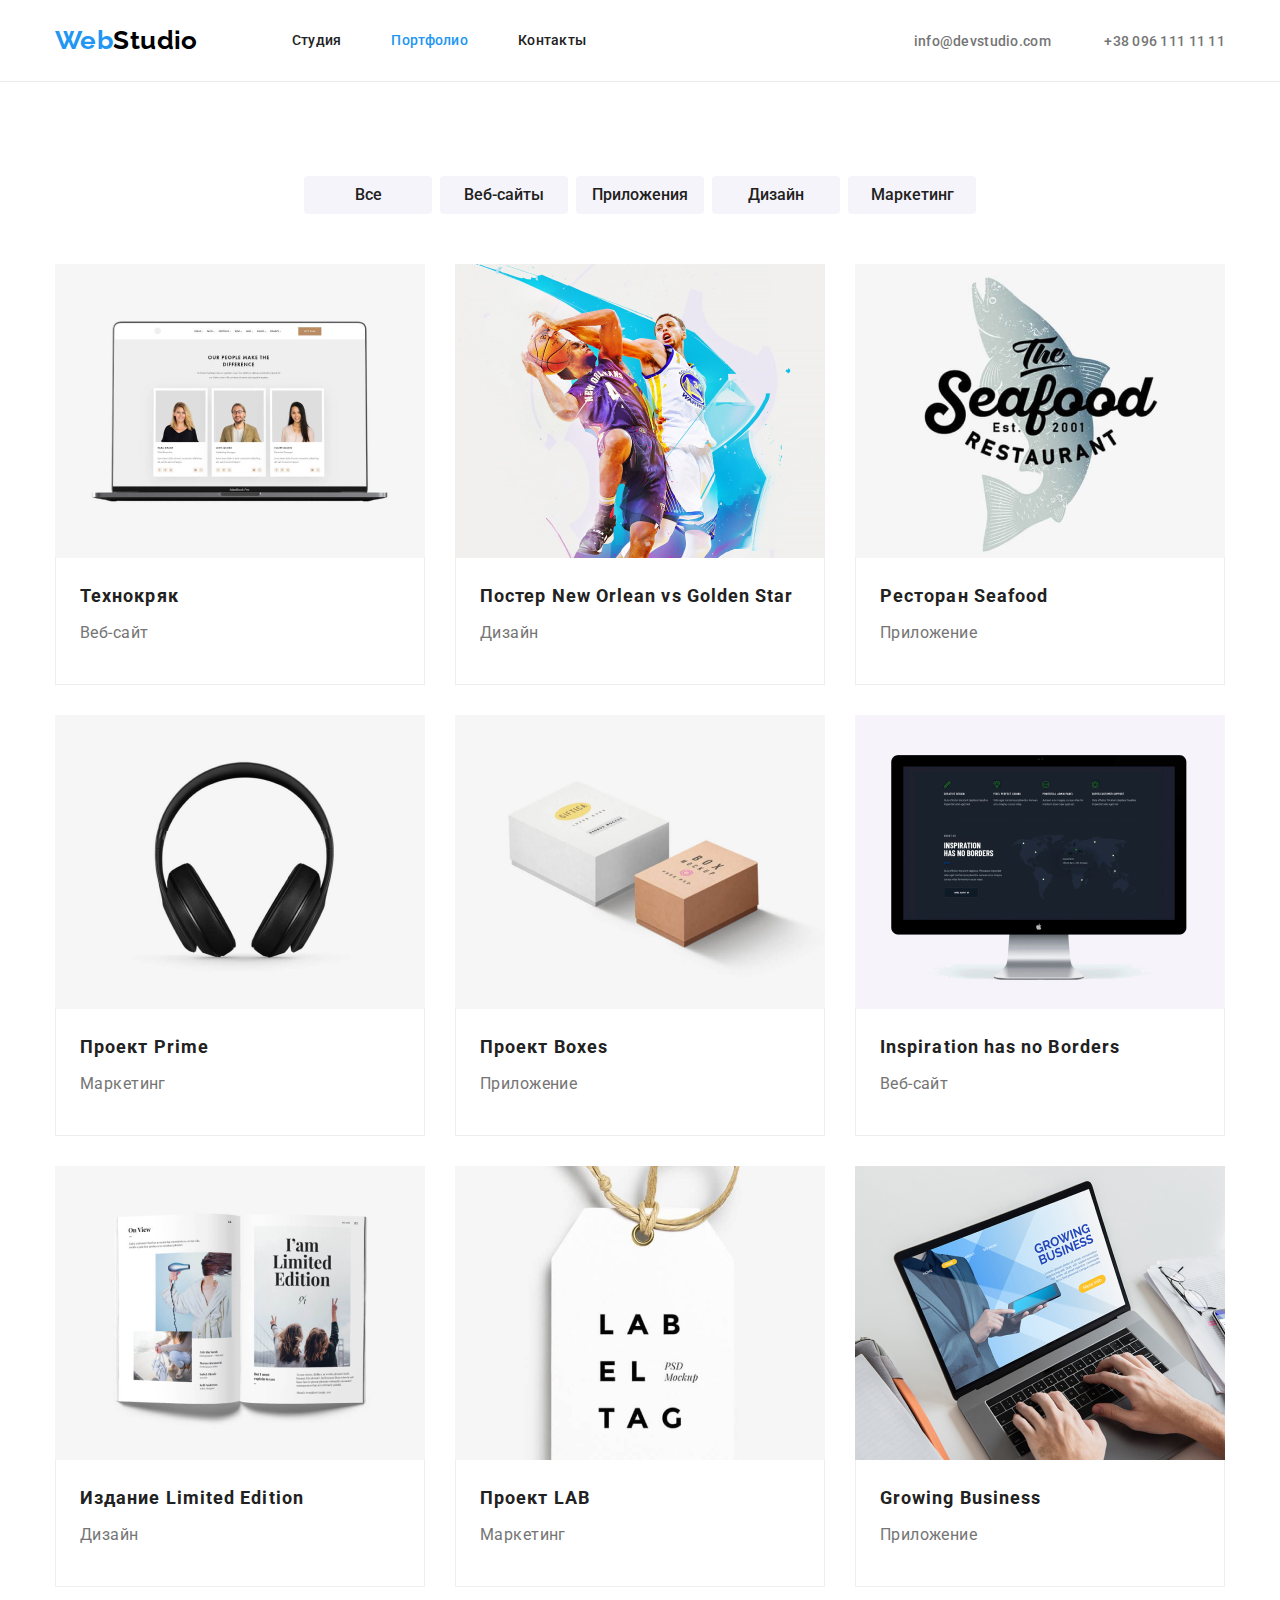
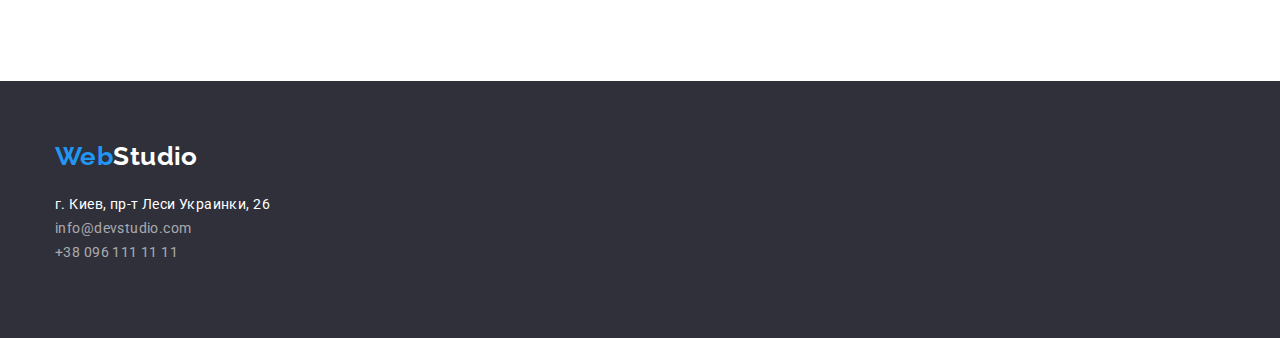
==== commit 30758d94: "fixing padding in address ul" ====
--- a/portfolio.html
+++ b/portfolio.html
@@ -189,12 +189,17 @@
           >Web<span class="logostudio">Studio</span></a
         >
         <address class="footer-address">
-          <p>г. Киев, пр-т Леси Украинки, 26</p>
-          <a href="mailto:info@devstudio.com" class="link"
-            >info@devstudio.com</a
-          >
-          <br />
-          <a href="tel:+380961111111" class="link">+38 096 111 11 11</a>
+          <ul class="footer-address list">
+            <li class="address-line"><p>г. Киев, пр-т Леси Украинки, 26</p></li>
+            <li class="address-line">
+              <a href="mailto:info@devstudio.com" class="link"
+                >info@devstudio.com</a
+              >
+            </li>
+            <li class="address-line">
+              <a href="tel:+380961111111" class="link">+38 096 111 11 11</a>
+            </li>
+          </ul>
         </address>
       </div>
     </footer>
--- a/css/style.css
+++ b/css/style.css
@@ -356,6 +356,14 @@
   font-style: normal;
 }
 
+.addressline: :not(:last-child) {
+  margin-bottom: 9px;
+}
+
+.footer-address.list {
+  padding-left: 0;
+}
+
 .footer-address .link {
   color: var(--footer-address-color);
   text-decoration: none;
